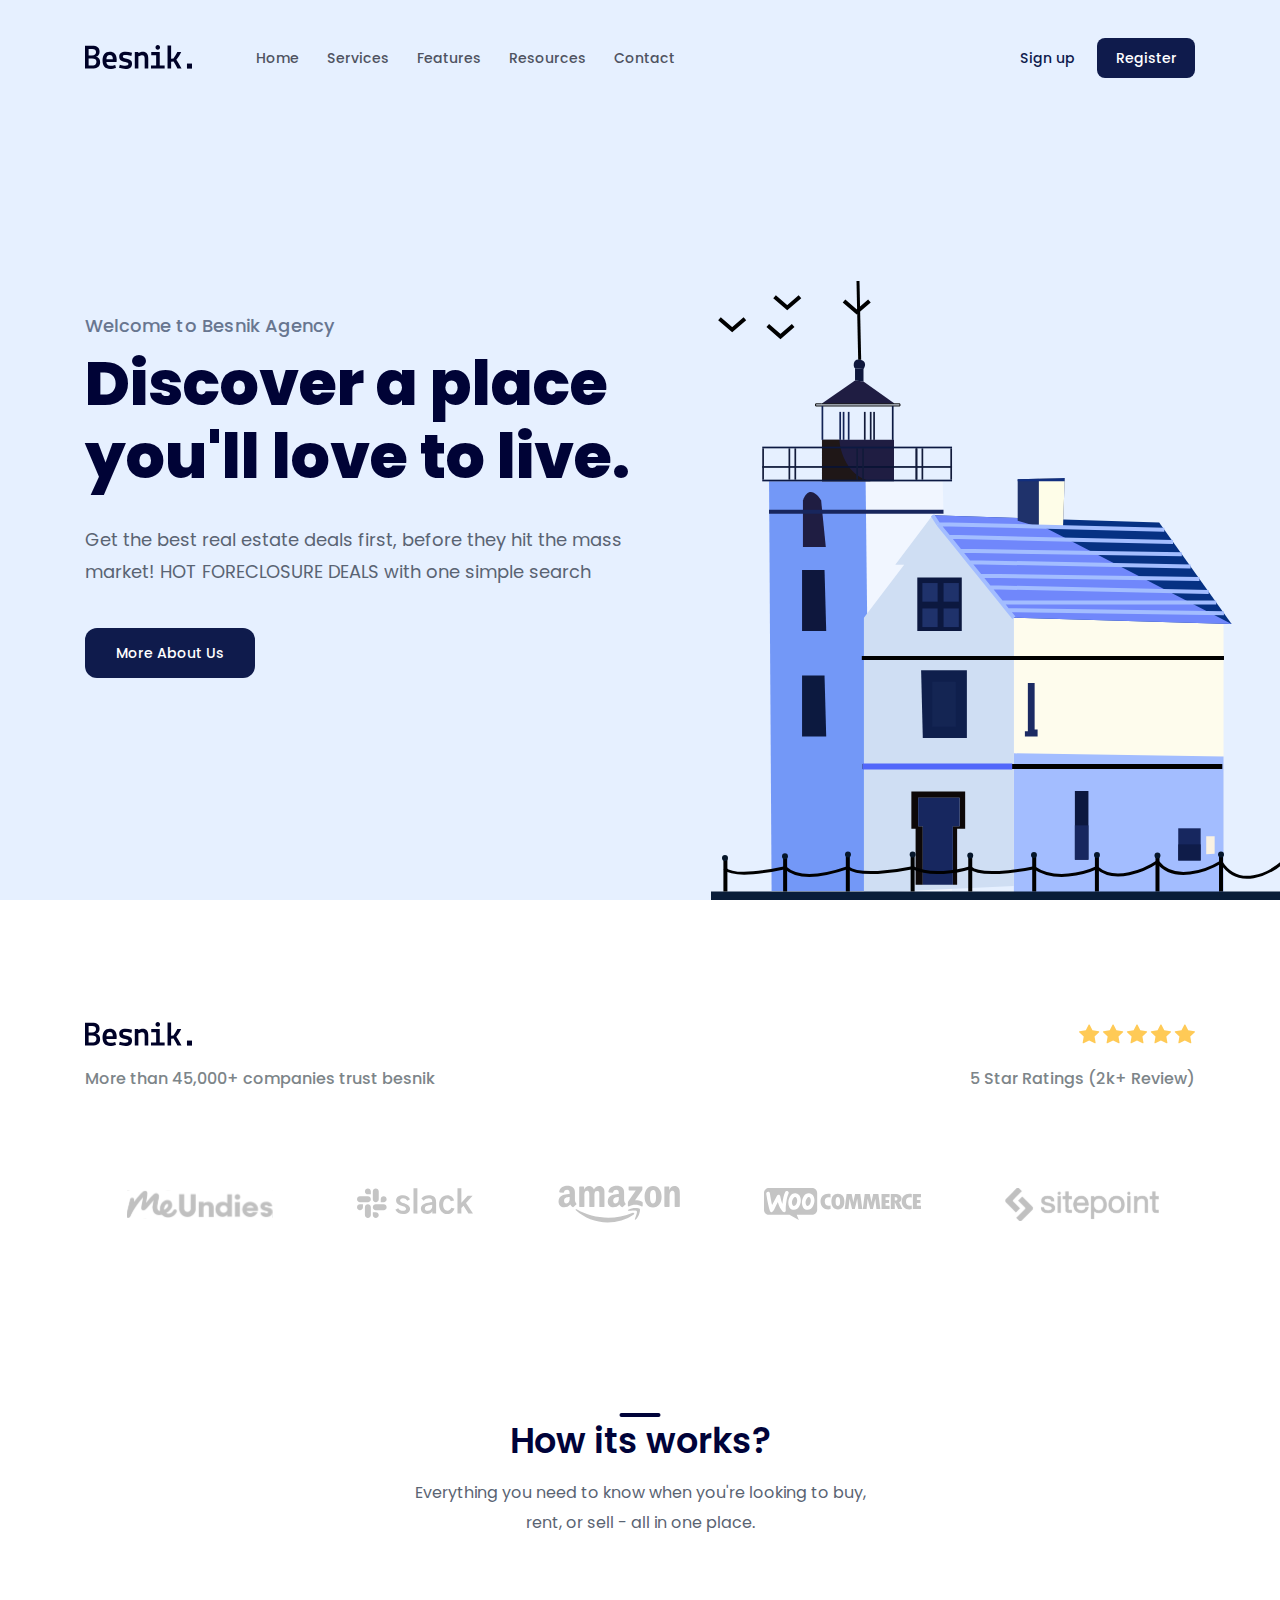
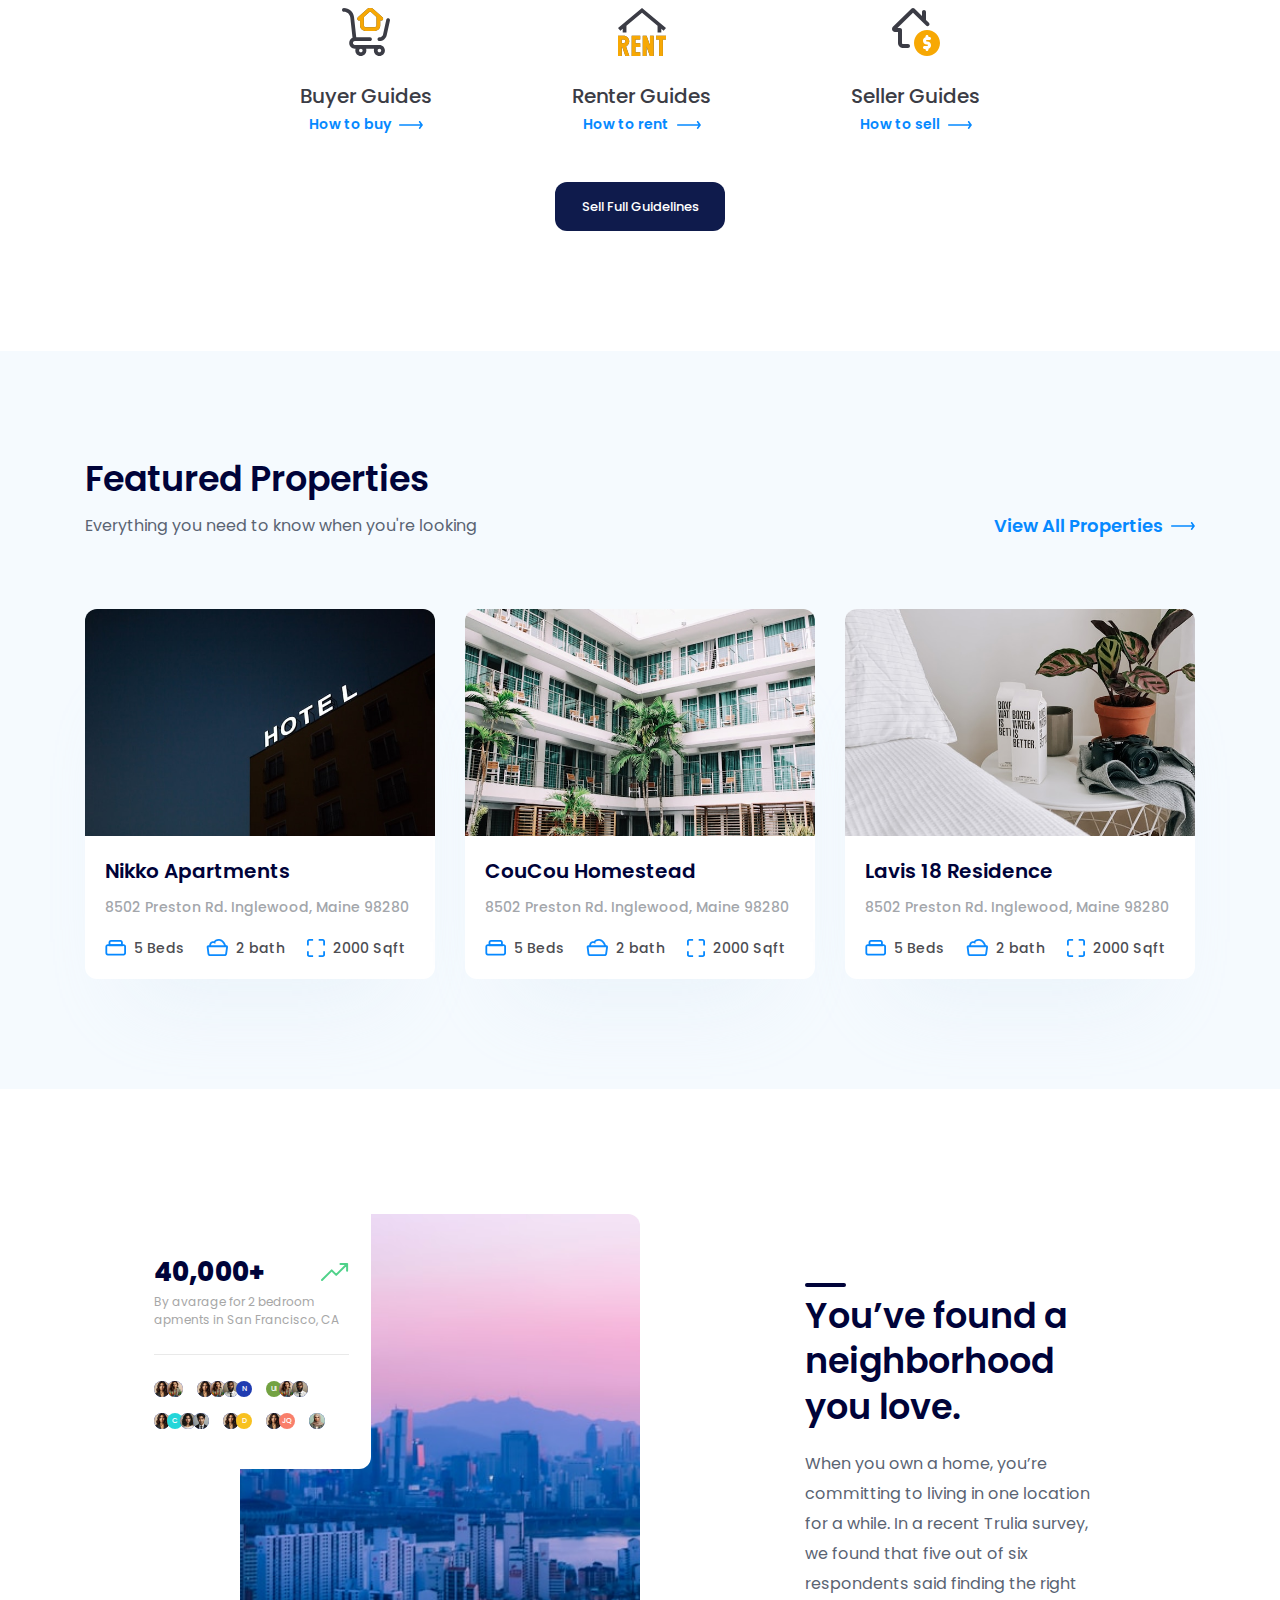
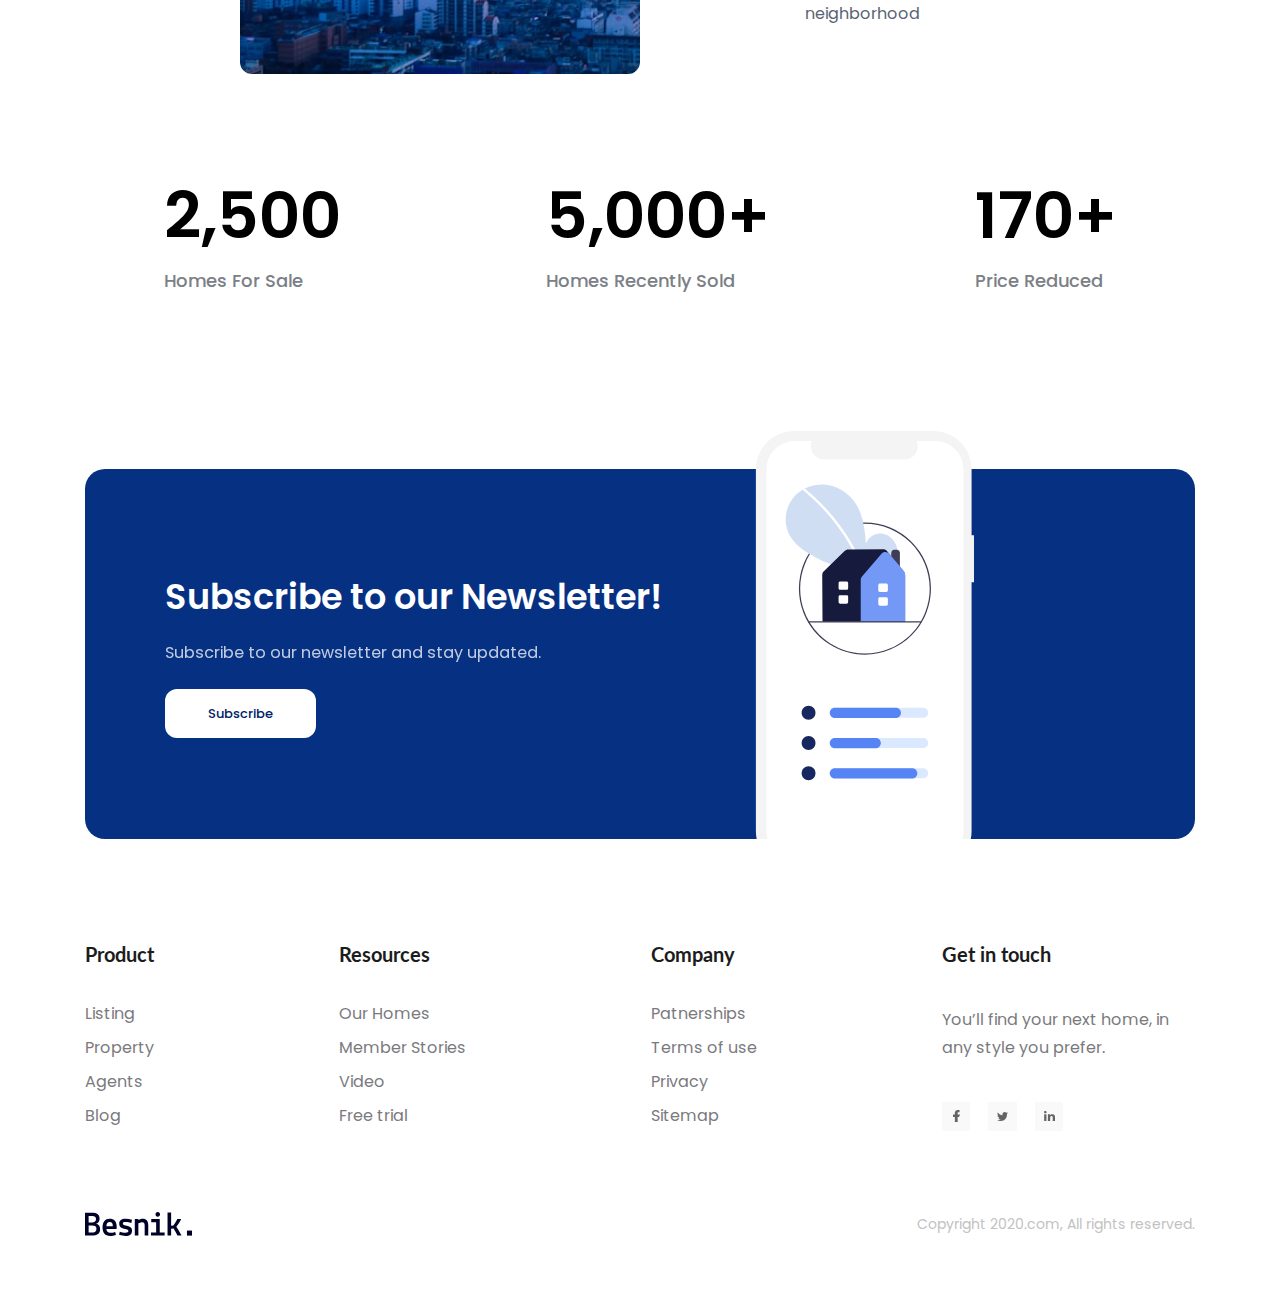
==== index.html @ 52673753 "Test conflict" ====
<!DOCTYPE html>
<html lang="en">
    <head>
        <meta charset="UTF-8" />
        <meta name="viewport" content="width=device-width, initial-scale=1.0" />
        <title>F8 Project 1234</title>

        <!-- Favicon -->
        <link
            rel="apple-touch-icon"
            sizes="57x57"
            href="./assets/favicon/apple-icon-57x57.png"
        />
        <link
            rel="apple-touch-icon"
            sizes="60x60"
            href="./assets/favicon/apple-icon-60x60.png"
        />
        <link
            rel="apple-touch-icon"
            sizes="72x72"
            href="./assets/favicon/apple-icon-72x72.png"
        />
        <link
            rel="apple-touch-icon"
            sizes="76x76"
            href="./assets/favicon/apple-icon-76x76.png"
        />
        <link
            rel="apple-touch-icon"
            sizes="114x114"
            href="./assets/favicon/apple-icon-114x114.png"
        />
        <link
            rel="apple-touch-icon"
            sizes="120x120"
            href="./assets/favicon/apple-icon-120x120.png"
        />
        <link
            rel="apple-touch-icon"
            sizes="144x144"
            href="./assets/favicon/apple-icon-144x144.png"
        />
        <link
            rel="apple-touch-icon"
            sizes="152x152"
            href="./assets/favicon/apple-icon-152x152.png"
        />
        <link
            rel="apple-touch-icon"
            sizes="180x180"
            href="./assets/favicon/apple-icon-180x180.png"
        />
        <link
            rel="icon"
            type="image/png"
            sizes="192x192"
            href="./assets/favicon/android-icon-192x192.png"
        />
        <link
            rel="icon"
            type="image/png"
            sizes="32x32"
            href="./assets/favicon/favicon-32x32.png"
        />
        <link
            rel="icon"
            type="image/png"
            sizes="96x96"
            href="./assets/favicon/favicon-96x96.png"
        />
        <link
            rel="icon"
            type="image/png"
            sizes="16x16"
            href="./assets/favicon/favicon-16x16.png"
        />
        <link rel="manifest" href="./assets/favicon/manifest.json" />
        <meta name="msapplication-TileColor" content="#ffffff" />
        <meta
            name="msapplication-TileImage"
            content="./assets/favicon/ms-icon-144x144.png"
        />
        <meta name="theme-color" content="#ffffff" />

        <!-- Reset CSS -->
        <link rel="stylesheet" href="./assets/css/reset.css" />

        <!-- Embed fonts -->
        <link rel="stylesheet" href="./assets/fonts/stylesheet.css" />
        <link rel="preconnect" href="https://fonts.googleapis.com" />
        <link rel="preconnect" href="https://fonts.gstatic.com" crossorigin />
        <link
            href="https://fonts.googleapis.com/css2?family=Lato:ital,wght@0,100;0,300;0,400;0,700;0,900;1,100;1,300;1,400;1,700;1,900&display=swap"
            rel="stylesheet"
        />

        <!-- Styles -->
        <link rel="stylesheet" href="./assets/css/styles.css" />
    </head>

    <body>
        <!-- Header -->
        <header class="fixed-header">
            <div class="content">
                <nav class="navbar">
                    <!-- Logo -->
                    <a href="#">
                        <img src="./assets/img/logo.svg" alt="Besnik." />
                    </a>

                    <!-- Navigation -->
                    <ul>
                        <li><a href="#">Home</a></li>
                        <li><a href="#services">Services</a></li>
                        <li><a href="#features">Features</a></li>
                        <li><a href="#resources">Resources</a></li>
                        <li><a href="#contact">Contact</a></li>
                    </ul>

                    <!-- Action -->
                    <div class="actions">
                        <a href="#!" class="action-link">Sign up</a>
                        <a href="#!" class="btn action-btn">Register</a>
                    </div>
                </nav>
            </div>
        </header>

        <main>
            <!-- Hero -->
            <div class="hero-wrap">
                <div class="content">
                    <div class="info">
                        <p class="sub-title">Welcome to Besnik Agency</p>
                        <h1 class="title">
                            Discover a place you'll love to live.
                        </h1>
                        <p class="desc">
                            Get the best real estate deals first, before they
                            hit the mass market! HOT FORECLOSURE DEALS with one
                            simple search
                        </p>
                        <a href="#!" class="btn hero-cta">More About Us</a>
                    </div>

                    <img
                        src="./assets/img/house illustration.svg"
                        alt="Discover a place you'll love to live."
                        class="hero-img"
                    />
                </div>
            </div>

            <!-- Clients -->
            <div class="clients">
                <div class="content">
                    <div class="row">
                        <!-- Logo -->
                        <img src="./assets/img/logo.svg" alt="Besnik." />

                        <!-- Stars -->
                        <img src="./assets/img/stars.svg" alt="stars" />
                    </div>

                    <div class="row row-desc">
                        <p>More than 45,000+ companies trust besnik</p>
                        <p>5 Star Ratings (2k+ Review)</p>
                    </div>

                    <div class="images">
                        <a href="#!">
                            <img
                                src="./assets/img/MeUndies.svg"
                                alt="MeUndies"
                            />
                        </a>
                        <a href="#!">
                            <img src="./assets/img/slack.svg" alt="Slack" />
                        </a>
                        <a href="#!">
                            <img src="./assets/img/amazon.svg" alt="Amazon" />
                        </a>
                        <a href="#!">
                            <img
                                src="./assets/img/WooCommerce.svg"
                                alt="WooCommerce"
                            />
                        </a>
                        <a href="#!">
                            <img
                                src="./assets/img/sitepoint.svg"
                                alt="sitepoint"
                            />
                        </a>
                    </div>
                </div>
            </div>

            <!-- Guides -->
            <div class="guides" id="services">
                <div class="content">
                    <h2 class="sub-title">How its works?</h2>
                    <p class="desc">
                        Everything you need to know when you're looking to buy,
                        rent, or sell - all in one place.
                    </p>

                    <!-- List guides -->
                    <ul class="list-guide">
                        <li class="guide-item">
                            <img
                                src="./assets/img/buyer-guide.svg"
                                alt="Buyer Guides"
                                class="icon"
                            />
                            <h3 class="title">Buyer Guides</h3>
                            <a href="#!" class="link">
                                <span>How to buy</span>
                                <img
                                    src="./assets/img/arrow.svg"
                                    alt="arrow"
                                    class="arrow"
                                />
                            </a>
                        </li>

                        <li class="guide-item">
                            <img
                                src="./assets/img/renter-guide.svg"
                                alt="Buyer Guides"
                                class="icon"
                            />
                            <h3 class="title">Renter Guides</h3>
                            <a href="#!" class="link">
                                <span>How to rent</span>
                                <img
                                    src="./assets/img/arrow.svg"
                                    alt="arrow"
                                    class="arrow"
                                />
                            </a>
                        </li>

                        <li class="guide-item">
                            <img
                                src="./assets/img/seller-guide.svg"
                                alt="Buyer Guides"
                                class="icon"
                            />
                            <h3 class="title">Seller Guides</h3>
                            <a href="#!" class="link">
                                <span>How to sell</span>
                                <img
                                    src="./assets/img/arrow.svg"
                                    alt="arrow"
                                    class="arrow"
                                />
                            </a>
                        </li>
                    </ul>

                    <div class="guide-cta">
                        <a href="#!" class="btn">Sell Full Guidelines</a>
                    </div>
                </div>
            </div>

            <!-- Featured -->
            <div class="featured" id="features">
                <div class="content">
                    <header>
                        <h2 class="sub-title">Featured Properties</h2>
                        <div class="row">
                            <p class="desc">
                                Everything you need to know when you're looking
                            </p>
                            <a href="#!" class="link">
                                <span>View All Properties</span>
                                <img
                                    src="./assets/img/arrow.svg"
                                    alt="arrow"
                                    class="arrow"
                                />
                            </a>
                        </div>
                    </header>

                    <div class="featured-list">
                        <!-- Item 1 -->
                        <div class="item">
                            <a href="#!">
                                <img
                                    src="./assets/img/nikko-apartment.jpg"
                                    alt="Nikko Apartments"
                                    class="thumbnail"
                                />
                            </a>
                            <div class="body">
                                <h3 class="title">
                                    <a href="#!">Nikko Apartments</a>
                                </h3>
                                <p class="desc">
                                    8502 Preston Rd. Inglewood, Maine 98280
                                </p>
                                <div class="info">
                                    <img
                                        src="./assets/img/bed-icon.svg"
                                        alt="bed icon"
                                        class="icon"
                                    />
                                    <span class="label">5 Beds</span>

                                    <img
                                        src="./assets/img/bath-icon.svg"
                                        alt="bath icon"
                                        class="icon"
                                    />
                                    <span class="label">2 bath</span>

                                    <img
                                        src="./assets/img/area-icon.svg"
                                        alt="area icon"
                                        class="icon"
                                    />
                                    <span class="label">2000 Sqft</span>
                                </div>
                            </div>
                        </div>

                        <!-- Item 2 -->
                        <div class="item">
                            <a href="#!">
                                <img
                                    src="./assets/img/cocou-homestead.jpg"
                                    alt="CouCou Homestead"
                                    class="thumbnail"
                                />
                            </a>
                            <div class="body">
                                <h3 class="title">
                                    <a href="#!" class="line-clamp"
                                        >CouCou Homestead</a
                                    >
                                </h3>
                                <p
                                    class="desc line-clamp"
                                    style="--line-clamp: 3"
                                >
                                    8502 Preston Rd. Inglewood, Maine 98280
                                </p>
                                <div class="info">
                                    <img
                                        src="./assets/img/bed-icon.svg"
                                        alt="bed icon"
                                        class="icon"
                                    />
                                    <span class="label">5 Beds</span>

                                    <img
                                        src="./assets/img/bath-icon.svg"
                                        alt="bath icon"
                                        class="icon"
                                    />
                                    <span class="label">2 bath</span>

                                    <img
                                        src="./assets/img/area-icon.svg"
                                        alt="area icon"
                                        class="icon"
                                    />
                                    <span class="label">2000 Sqft</span>
                                </div>
                            </div>
                        </div>

                        <!-- Item 3 -->
                        <div class="item">
                            <a href="#!">
                                <img
                                    src="./assets/img/lavis-18-residence.jpg"
                                    alt="Lavis 18 Residence"
                                    class="thumbnail"
                                />
                            </a>
                            <div class="body">
                                <h3 class="title">
                                    <a href="#!">Lavis 18 Residence</a>
                                </h3>
                                <p class="desc">
                                    8502 Preston Rd. Inglewood, Maine 98280
                                </p>
                                <div class="info">
                                    <img
                                        src="./assets/img/bed-icon.svg"
                                        alt="bed icon"
                                        class="icon"
                                    />
                                    <span class="label">5 Beds</span>

                                    <img
                                        src="./assets/img/bath-icon.svg"
                                        alt="bath icon"
                                        class="icon"
                                    />
                                    <span class="label">2 bath</span>

                                    <img
                                        src="./assets/img/area-icon.svg"
                                        alt="area icon"
                                        class="icon"
                                    />
                                    <span class="label">2000 Sqft</span>
                                </div>
                            </div>
                        </div>
                    </div>
                </div>
            </div>

            <!-- Stats -->
            <div class="stats" id="resources">
                <div class="content">
                    <div class="row">
                        <div class="img-block">
                            <img
                                src="./assets/img/stats-01.jpg"
                                alt="You’ve found a neighborhood you love."
                                class="image"
                            />

                            <!-- Trend -->
                            <div class="stats-trend">
                                <div class="row">
                                    <strong class="value">40,000+</strong>
                                    <img
                                        src="./assets/img/trend-up.svg"
                                        alt=""
                                        class="icon"
                                    />
                                </div>

                                <p class="desc">
                                    By avarage for 2 bedroom apments in San
                                    Francisco, CA
                                </p>
                                <div class="separate"></div>

                                <div class="avatar-block">
                                    <div class="avatar-group">
                                        <img
                                            src="./assets/img/avt-01.jpg"
                                            alt=""
                                            class="avatar"
                                        />
                                        <img
                                            src="./assets/img/avt-02.jpg"
                                            alt=""
                                            class="avatar"
                                        />
                                    </div>

                                    <div class="avatar-group">
                                        <img
                                            src="./assets/img/avt-01.jpg"
                                            alt=""
                                            class="avatar"
                                        />
                                        <img
                                            src="./assets/img/avt-02.jpg"
                                            alt=""
                                            class="avatar"
                                        />
                                        <img
                                            src="./assets/img/avt-03.jpg"
                                            alt=""
                                            class="avatar"
                                        />
                                        <div class="avatar avatar-1">
                                            <span>N</span>
                                        </div>
                                    </div>

                                    <div class="avatar-group">
                                        <div
                                            class="avatar"
                                            style="--bg-color: #73a242"
                                        >
                                            <span>UI</span>
                                        </div>
                                        <img
                                            src="./assets/img/avt-02.jpg"
                                            alt=""
                                            class="avatar"
                                        />
                                        <img
                                            src="./assets/img/avt-03.jpg"
                                            alt=""
                                            class="avatar"
                                        />
                                    </div>

                                    <div class="avatar-group">
                                        <img
                                            src="./assets/img/avt-01.jpg"
                                            alt=""
                                            class="avatar"
                                        />
                                        <div
                                            class="avatar"
                                            style="--bg-color: #24d6d9"
                                        >
                                            <span>C</span>
                                        </div>
                                        <img
                                            src="./assets/img/avt-05.jpg"
                                            alt=""
                                            class="avatar"
                                        />
                                        <img
                                            src="./assets/img/avt-06.jpg"
                                            alt=""
                                            class="avatar"
                                        />
                                    </div>

                                    <div class="avatar-group">
                                        <img
                                            src="./assets/img/avt-01.jpg"
                                            alt=""
                                            class="avatar"
                                        />
                                        <div
                                            class="avatar"
                                            style="--bg-color: #f8c120"
                                        >
                                            <span>D</span>
                                        </div>
                                    </div>

                                    <div class="avatar-group">
                                        <img
                                            src="./assets/img/avt-01.jpg"
                                            alt=""
                                            class="avatar"
                                        />
                                        <div
                                            class="avatar"
                                            style="--bg-color: #f97f6b"
                                        >
                                            <span>JQ</span>
                                        </div>
                                    </div>

                                    <div class="avatar-group">
                                        <img
                                            src="./assets/img/avt-04.jpg"
                                            alt=""
                                            class="avatar"
                                        />
                                    </div>
                                </div>
                            </div>
                        </div>

                        <div class="info">
                            <h2 class="sub-title">
                                You’ve found a neighborhood you love.
                            </h2>
                            <p class="desc">
                                When you own a home, you’re committing to living
                                in one location for a while. In a recent Trulia
                                survey, we found that five out of six
                                respondents said finding the right neighborhood
                            </p>
                        </div>
                    </div>

                    <div class="row row-qty">
                        <div class="quantity-item">
                            <strong class="value">2,500</strong>
                            <p class="desc">Homes For Sale</p>
                        </div>

                        <div class="quantity-item">
                            <strong class="value">5,000+</strong>
                            <p class="desc">Homes Recently Sold</p>
                        </div>

                        <div class="quantity-item">
                            <strong class="value">170+</strong>
                            <p class="desc">Price Reduced</p>
                        </div>
                    </div>
                </div>
            </div>

            <!-- Subscription -->
            <div class="subscription" id="contact">
                <div class="content">
                    <div class="body">
                        <div class="info">
                            <h2 class="title line-clamp">
                                Subscribe to our Newsletter!
                            </h2>
                            <p class="desc line-clamp" style="--line-clamp: 3">
                                Subscribe to our newsletter and stay updated.
                            </p>
                            <a href="#!" class="btn">Subscribe</a>
                        </div>

                        <img
                            src="./assets/img/newsletter.svg"
                            alt="phone"
                            class="image"
                        />
                    </div>
                </div>
            </div>
        </main>

        <!-- Footer -->
        <footer class="footer">
            <div class="content">
                <div class="row row-top">
                    <!-- Product -->
                    <div class="column">
                        <h3 class="heading">Product</h3>
                        <ul class="list">
                            <li class="item">
                                <a href="#!">Listing</a>
                            </li>
                            <li class="item">
                                <a href="#!">Property</a>
                            </li>
                            <li class="item">
                                <a href="#!">Agents</a>
                            </li>
                            <li class="item">
                                <a href="#!">Blog</a>
                            </li>
                        </ul>
                    </div>

                    <!-- Resources -->
                    <div class="column">
                        <h3 class="heading">Resources</h3>
                        <ul class="list">
                            <li class="item">
                                <a href="#!">Our Homes</a>
                            </li>
                            <li class="item">
                                <a href="#!">Member Stories</a>
                            </li>
                            <li class="item">
                                <a href="#!">Video</a>
                            </li>
                            <li class="item">
                                <a href="#!">Free trial</a>
                            </li>
                        </ul>
                    </div>

                    <!-- Company -->
                    <div class="column">
                        <h3 class="heading">Company</h3>
                        <ul class="list">
                            <li class="item">
                                <a href="#!">Patnerships</a>
                            </li>
                            <li class="item">
                                <a href="#!">Terms of use</a>
                            </li>
                            <li class="item">
                                <a href="#!">Privacy</a>
                            </li>
                            <li class="item">
                                <a href="#!">Sitemap</a>
                            </li>
                        </ul>
                    </div>

                    <!-- Get in touch -->
                    <div class="column">
                        <h3 class="heading">Get in touch</h3>
                        <p class="desc">
                            You’ll find your next home, in any style you prefer.
                        </p>
                        <div href="#!" class="social">
                            <a href="#!" class="social-link">
                                <img
                                    src="./assets/img/Facebook icon.svg"
                                    alt=""
                                />
                            </a>
                            <a href="#!" class="social-link">
                                <img
                                    src="./assets/img/twitter icon.svg"
                                    alt=""
                                />
                            </a>
                            <a href="#!" class="social-link">
                                <img
                                    src="./assets/img/lindedin icon.svg"
                                    alt=""
                                />
                            </a>
                        </div>
                    </div>
                </div>

                <div class="row row-bottom">
                    <img
                        src="./assets/img/logo.svg"
                        alt="Besnik."
                        class="logo"
                    />
                    <p class="copyright">
                        Copyright 2020.com, All rights reserved.
                    </p>
                </div>
            </div>
        </footer>
    </body>
</html>
---- assets/fonts/stylesheet.css ----
/* =============== Poppins ============== */
@font-face {
    font-family: "Poppins";
    src: url("Poppins/Poppins-Black.woff2") format("woff2"),
        url("Poppins/Poppins-Black.woff") format("woff");
    font-weight: 900;
    font-style: normal;
    font-display: swap;
}

@font-face {
    font-family: "Poppins";
    src: url("Poppins/Poppins-BlackItalic.woff2") format("woff2"),
        url("Poppins/Poppins-BlackItalic.woff") format("woff");
    font-weight: 900;
    font-style: italic;
    font-display: swap;
}

@font-face {
    font-family: "Poppins";
    src: url("Poppins/Poppins-Bold.woff2") format("woff2"),
        url("Poppins/Poppins-Bold.woff") format("woff");
    font-weight: bold;
    font-style: normal;
    font-display: swap;
}

@font-face {
    font-family: "Poppins";
    src: url("Poppins/Poppins-BoldItalic.woff2") format("woff2"),
        url("Poppins/Poppins-BoldItalic.woff") format("woff");
    font-weight: bold;
    font-style: italic;
    font-display: swap;
}

@font-face {
    font-family: "Poppins";
    src: url("Poppins/Poppins-ExtraBold.woff2") format("woff2"),
        url("Poppins/Poppins-ExtraBold.woff") format("woff");
    font-weight: bold;
    font-style: normal;
    font-display: swap;
}

@font-face {
    font-family: "Poppins";
    src: url("Poppins/Poppins-ExtraBoldItalic.woff2") format("woff2"),
        url("Poppins/Poppins-ExtraBoldItalic.woff") format("woff");
    font-weight: bold;
    font-style: italic;
    font-display: swap;
}

@font-face {
    font-family: "Poppins";
    src: url("Poppins/Poppins-ExtraLightItalic.woff2") format("woff2"),
        url("Poppins/Poppins-ExtraLightItalic.woff") format("woff");
    font-weight: 200;
    font-style: italic;
    font-display: swap;
}

@font-face {
    font-family: "Poppins";
    src: url("Poppins/Poppins-ExtraLight.woff2") format("woff2"),
        url("Poppins/Poppins-ExtraLight.woff") format("woff");
    font-weight: 200;
    font-style: normal;
    font-display: swap;
}

@font-face {
    font-family: "Poppins";
    src: url("Poppins/Poppins-Italic.woff2") format("woff2"),
        url("Poppins/Poppins-Italic.woff") format("woff");
    font-weight: normal;
    font-style: italic;
    font-display: swap;
}

@font-face {
    font-family: "Poppins";
    src: url("Poppins/Poppins-MediumItalic.woff2") format("woff2"),
        url("Poppins/Poppins-MediumItalic.woff") format("woff");
    font-weight: 500;
    font-style: italic;
    font-display: swap;
}

@font-face {
    font-family: "Poppins";
    src: url("Poppins/Poppins-Medium.woff2") format("woff2"),
        url("Poppins/Poppins-Medium.woff") format("woff");
    font-weight: 500;
    font-style: normal;
    font-display: swap;
}

@font-face {
    font-family: "Poppins";
    src: url("Poppins/Poppins-Light.woff2") format("woff2"),
        url("Poppins/Poppins-Light.woff") format("woff");
    font-weight: 300;
    font-style: normal;
    font-display: swap;
}

@font-face {
    font-family: "Poppins";
    src: url("Poppins/Poppins-LightItalic.woff2") format("woff2"),
        url("Poppins/Poppins-LightItalic.woff") format("woff");
    font-weight: 300;
    font-style: italic;
    font-display: swap;
}

@font-face {
    font-family: "Poppins";
    src: url("Poppins/Poppins-SemiBoldItalic.woff2") format("woff2"),
        url("Poppins/Poppins-SemiBoldItalic.woff") format("woff");
    font-weight: 600;
    font-style: italic;
    font-display: swap;
}

@font-face {
    font-family: "Poppins";
    src: url("Poppins/Poppins-SemiBold.woff2") format("woff2"),
        url("Poppins/Poppins-SemiBold.woff") format("woff");
    font-weight: 600;
    font-style: normal;
    font-display: swap;
}

@font-face {
    font-family: "Poppins";
    src: url("Poppins/Poppins-Thin.woff2") format("woff2"),
        url("Poppins/Poppins-Thin.woff") format("woff");
    font-weight: 100;
    font-style: normal;
    font-display: swap;
}

@font-face {
    font-family: "Poppins";
    src: url("Poppins/Poppins-ThinItalic.woff2") format("woff2"),
        url("Poppins/Poppins-ThinItalic.woff") format("woff");
    font-weight: 100;
    font-style: italic;
    font-display: swap;
}

@font-face {
    font-family: "Poppins";
    src: url("Poppins/Poppins-Regular.woff2") format("woff2"),
        url("Poppins/Poppins-Regular.woff") format("woff");
    font-weight: normal;
    font-style: normal;
    font-display: swap;
}
---- assets/css/styles.css ----
* {
    box-sizing: border-box;
}

:root {
    --primary-color: #0f1b4c;
}

html,
body {
    scroll-behavior: smooth;
}

html {
    font-size: 62.5%;
}

body {
    font-size: 1.6rem;
    font-family: "Poppins", sans-serif;
}

/* ========= Common ============= */
a {
    text-decoration: none;
}

.content {
    width: 1110px;
    max-width: calc(100% - 48px);
    margin-left: auto;
    margin-right: auto;
}

.btn {
    display: inline-block;
    min-width: 98px;
    padding: 18px 16px;
    border-radius: 12px;
    background: var(--primary-color);
    color: #fff;
    text-align: center;
    font-size: 1.4rem;
    font-weight: 500;
}

.btn:hover {
    opacity: 0.9;
}

.line-clamp {
    display: -webkit-box;
    -webkit-line-clamp: var(--line-clamp, 2);
    -webkit-box-orient: vertical;
    overflow: hidden;
}

.center {
    display: flex;
    align-items: center;
    justify-content: center;
}

/* ========= Header ============= */
.fixed-header {
    background: #e6f0ff;
    padding-top: 26px;
    position: sticky;
    top: -26px;
    z-index: 1;
}

.hero-wrap {
    display: flex;
    flex-direction: column;
    justify-content: center;
    background: #e6f0ff;
    height: calc(100vh - 90px);
    position: relative;
    margin-bottom: 79px;
}

.navbar {
    display: flex;
    align-items: center;
    padding: 12px 0;
}

.navbar ul {
    display: flex;
    margin-left: 50.47px;
}

.navbar ul a {
    color: #4f5361;
    font-size: 1.4rem;
    font-weight: 500;
    padding: 8px 14px;
}

.navbar ul a:hover {
    text-decoration: underline;
}

.navbar .actions {
    margin-left: auto;
}

.navbar .action-link {
    color: var(--primary-color);
    font-size: 1.4rem;
    font-weight: 500;
}

.navbar .action-btn {
    padding: 13px 16px;
    margin-left: 18px;
    border-radius: 8px;
}

.hero-wrap .info {
    width: 51%;
}

.hero-wrap .sub-title {
    color: #687690;
    font-size: 1.8rem;
    font-weight: 500;
    line-height: normal;
    letter-spacing: 0.018rem;
}

.hero-wrap .title {
    color: #000336;
    font-size: 6.2rem;
    font-weight: 700;
    line-height: 1.19; /* 118.75% */
    margin-top: 8px;
}

.hero-wrap .desc {
    margin-top: 30px;
    color: #5a6473;
    font-size: 1.8rem;
    font-weight: 400;
    line-height: 1.78; /* 177.778% */
}

.hero-cta {
    min-width: 170px;
    margin-top: 40px;
}

.hero-img {
    position: absolute;
    right: calc((100% - 1110px) / 2 - 100px);
    bottom: 0;
}

/* ========= Clients ============= */
.clients {
    padding-top: 43px;
    padding-bottom: 41px;
    margin-bottom: 40px;
}

.clients .row {
    display: flex;
    justify-content: space-between;
}

.clients .row-desc {
    margin-top: 23px;
}

.clients .row-desc p {
    color: #7d8589;
    font-size: 1.6rem;
    font-weight: 500;
    line-height: 1.25; /* 125% */
}

.clients .images {
    margin-top: 70px;
    display: flex;
    justify-content: space-between;
    align-items: center;
}

.clients .images a {
    display: flex;
    align-items: center;
    height: 90px;
    padding: 0 42px;
    border-radius: 12px;
}

.clients .images a:hover {
    box-shadow: 0px 10px 20px rgba(0, 0, 0, 0.1);
}

/* ========= Guides ============= */
.guides {
    padding-top: 93px;
    padding-bottom: 79px;
    margin-bottom: 41px;
}

.guides .sub-title {
    position: relative;
    color: #000339;
    text-align: center;
    font-size: 3.5rem;
    font-weight: 600;
    line-height: 1; /* 100% */
}

.guides .sub-title::before {
    position: absolute;
    top: -10px;
    left: 50%;
    transform: translateX(-50%);
    content: "";
    display: inline-block;
    width: 41px;
    height: 4px;
    border-radius: 12px;
    background: #000339;
}

.guides .desc {
    width: 459px;
    max-width: 100%;
    margin: 20px auto 0;
    color: #5a6473;
    text-align: center;
    font-size: 1.6rem;
    font-weight: 400;
    line-height: 1.88; /* 187.5% */
}

.list-guide {
    margin-top: 70px;
    display: flex;
    justify-content: center;
    gap: 140px;
}

.guide-item {
    text-align: center;
}

.guide-item .title {
    margin-top: 26px;
    color: #3b3c45;
    font-size: 2rem;
    font-weight: 500;
    line-height: 1.1; /* 110% */
}

.guide-item .link {
    display: inline-block;
    margin-top: 10px;
    color: #0689ff;
    text-align: center;
    font-size: 1.4rem;
    font-weight: 600;
}

.guide-item .arrow {
    margin-left: 5px;
}

.guide-cta {
    margin-top: 50px;
    display: flex;
    justify-content: center;
}

.guide-cta .btn {
    min-width: 170px;
    font-size: 1.3rem;
}

/* ========= Featured ============= */
.featured {
    padding-top: 110px;
    padding-bottom: 110px;
    background: #f5fafe;
}

.featured .sub-title {
    color: #000339;
    font-size: 3.5rem;
    font-weight: 600;
}

.featured .row {
    display: flex;
    justify-content: space-between;
    margin-top: 15px;
}

.featured .row .desc {
    color: #5a6473;
    font-size: 1.6rem;
    font-weight: 400;
    line-height: 1.88; /* 187.5% */
}

.featured .row .link {
    display: flex;
    align-items: center;
    color: #0689ff;
    font-size: 1.8rem;
    font-weight: 600;
}

.featured .row .arrow {
    margin-left: 8px;
}

.featured-list {
    display: flex;
    justify-content: space-between;
    gap: 30px;
    margin-top: 68px;
}

.featured-list .item {
    flex: 1;
    border-radius: 12px;
    background: #fff;
    box-shadow: 0px 65px 80px -46px rgba(226, 238, 249, 0.6);
}

.featured-list .thumbnail {
    width: 100%;
    height: 227px;
    object-fit: cover;
    border-top-left-radius: 12px;
    border-top-right-radius: 12px;
}

.featured-list .body {
    padding: 17px 20px 22px;
}

.featured-list .title a {
    color: #000339;
    font-size: 2rem;
    font-weight: 600;
    line-height: 1.5;
}

.featured-list .item .desc {
    margin-top: 11px;
    color: #a3a6ab;
    font-size: 1.4rem;
    font-weight: 500;
    line-height: 1.5;
    word-break: break-all;
}

.featured-list .info {
    display: flex;
    align-items: center;
    margin-top: 21px;
}

.featured-list .info .label {
    margin-left: 8px;
    color: #4d4d52;
    font-size: 1.4rem;
    font-weight: 500;
    letter-spacing: 0.01em;
}

.featured-list .info .icon:not(:first-child) {
    margin-left: 22px;
}

/* ========= Stats ============= */
.stats {
    margin-top: 75px;
    padding: 50px 0;
}

.stats .content {
    width: 1017px;
}

.stats .row {
    display: flex;
}

.stats .row .img-block,
.stats .row .info {
    width: 50%;
}

.stats .img-block {
    position: relative;
}

.stats .row .img-block .image {
    display: block;
    margin-left: auto;
    width: 400px;
    height: 460px;
    border-radius: 12px;
    object-fit: cover;
}

.stats .stats-trend {
    position: absolute;
    top: 0;
    left: 0;
    background: #fff;
    padding: 45px 22px 40px;
    width: 239px;
    border-radius: 0 0 12px 12px;
}

.stats .stats-trend .row {
    justify-content: space-between;
    align-items: center;
}

.stats .stats-trend .value {
    color: #000339;
    font-size: 2.6rem;
    font-weight: 700;
    letter-spacing: 0.01em;
}

.stats .stats-trend .desc {
    margin-top: 8px;
    color: #a7a7a7;
    font-size: 1.2rem;
    font-weight: 400;
    line-height: 1.5; /* 150% */
}

.stats .stats-trend .separate {
    height: 1.2px;
    background: #e9e9e9;
    margin-top: 25px;
}

.stats .stats-trend .avatar-block {
    display: flex;
    flex-wrap: wrap;
    gap: 16px 14px;
    margin-top: 26px;
}

.stats .stats-trend .avatar-group {
    display: flex;
}

.stats .stats-trend .avatar {
    width: 16px;
    height: 16px;
    margin-left: -3px;
    border-radius: 50%;
    object-fit: cover;
    line-height: 16px;
    text-align: center;
    background: var(--bg-color, #1f3bb1);
    color: #fff;
    font-size: 0.7261rem;
    font-weight: 450;
    letter-spacing: -0.0145rem;
}

.stats .stats-trend .avatar:first-child {
    margin-left: 0;
}

.stats .row .info {
    padding: 79px 0 0 165px;
}

.stats .row .info .sub-title {
    position: relative;
    width: 269px;
    color: #000339;
    font-size: 3.5rem;
    font-weight: 600;
    line-height: 1.29;
}

.stats .row .info .sub-title::before {
    position: absolute;
    left: 0;
    top: -10px;
    content: "";
    display: inline-block;
    width: 41px;
    height: 4px;
    border-radius: 12px;
    background: #000339;
}

.stats .row .info .desc {
    width: 309px;
    color: #5a6473;
    font-size: 1.6rem;
    font-weight: 400;
    line-height: 1.88;
    margin-top: 20px;
}

.stats .row-qty {
    margin-top: 110px;
    padding: 0 32px;
    justify-content: space-between;
}

.stats .quantity-item .value {
    color: #000;
    font-size: 6.4rem;
    font-weight: 600;
}

.stats .quantity-item .desc {
    margin-top: 24px;
    color: #7b8087;
    font-size: 1.8rem;
    font-weight: 500;
}

/* ========= Subscription ============= */
.subscription {
    margin-top: 90px;
    padding-top: 39px;
}

.subscription .body {
    position: relative;
    display: flex;
    align-items: center;
    height: 370px;
    border-radius: 20px;
    background: #063183;
}

.subscription .info {
    width: 671px;
    padding: 0 80px;
}

.subscription .title {
    color: #fff;
    font-size: 3.5rem;
    font-weight: 600;
    line-height: 1.5;
}

.subscription .desc {
    color: #fff;
    font-size: 1.6rem;
    font-weight: 400;
    line-height: 1.88; /* 187.5% */
    margin-top: 15px;
    opacity: 0.75;
}

.subscription .btn {
    min-width: 151px;
    color: #002366;
    font-size: 1.3rem;
    background: #fff;
    margin-top: 20px;
}

.subscription .image {
    position: absolute;
    bottom: 0;
    right: 221px;
}

/* ========= Footer ============= */
.footer {
    margin-top: 55px;
    padding: 50px 0 58px;
}

.footer .row {
    display: flex;
}

.footer .row-top {
    gap: 185px;
}

.footer .heading {
    color: #1c1c1d;
    font-family: Lato;
    font-size: 2rem;
    font-weight: 700;
}

.footer .list,
.footer .desc {
    margin-top: 42px;
}

.footer .item {
    margin-top: 18px;
}

.footer .item a,
.footer .desc {
    color: #7a7a7e;
    font-size: 1.6rem;
    font-weight: 400;
    white-space: nowrap;
}

.footer .desc {
    white-space: normal;
    line-height: 1.75; /* 175% */
}

.footer .social {
    display: flex;
    gap: 18px;
    margin-top: 40px;
}

.footer .social-link {
    display: flex;
    align-items: center;
    justify-content: center;
    width: 28.471px;
    height: 28.471px;
    background: #f9f9f9;
}

.footer .social-link:hover {
    background: #ebebeb;
}

.footer .row-bottom {
    margin-top: 81px;
    align-items: center;
    justify-content: space-between;
}

.footer .copyright {
    color: #c2c2c2;
    font-size: 1.4rem;
    font-weight: 400;
}
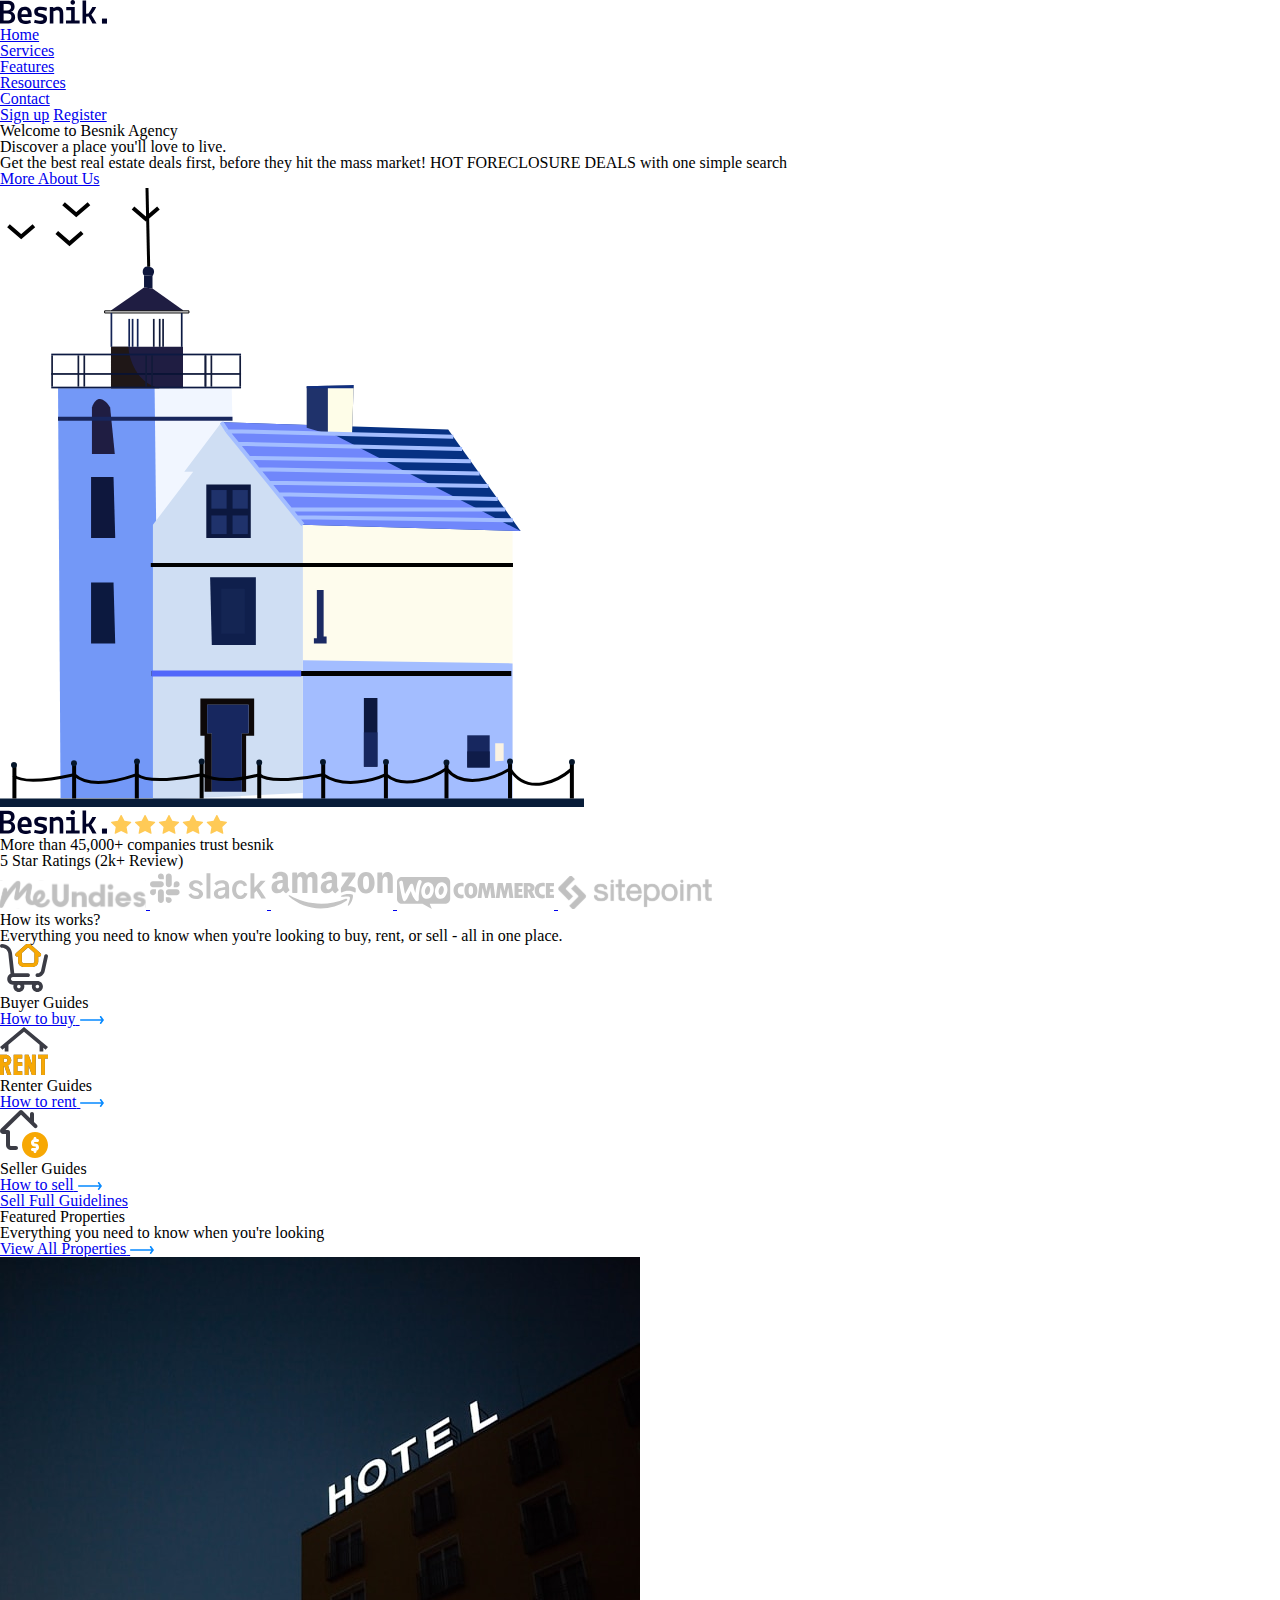
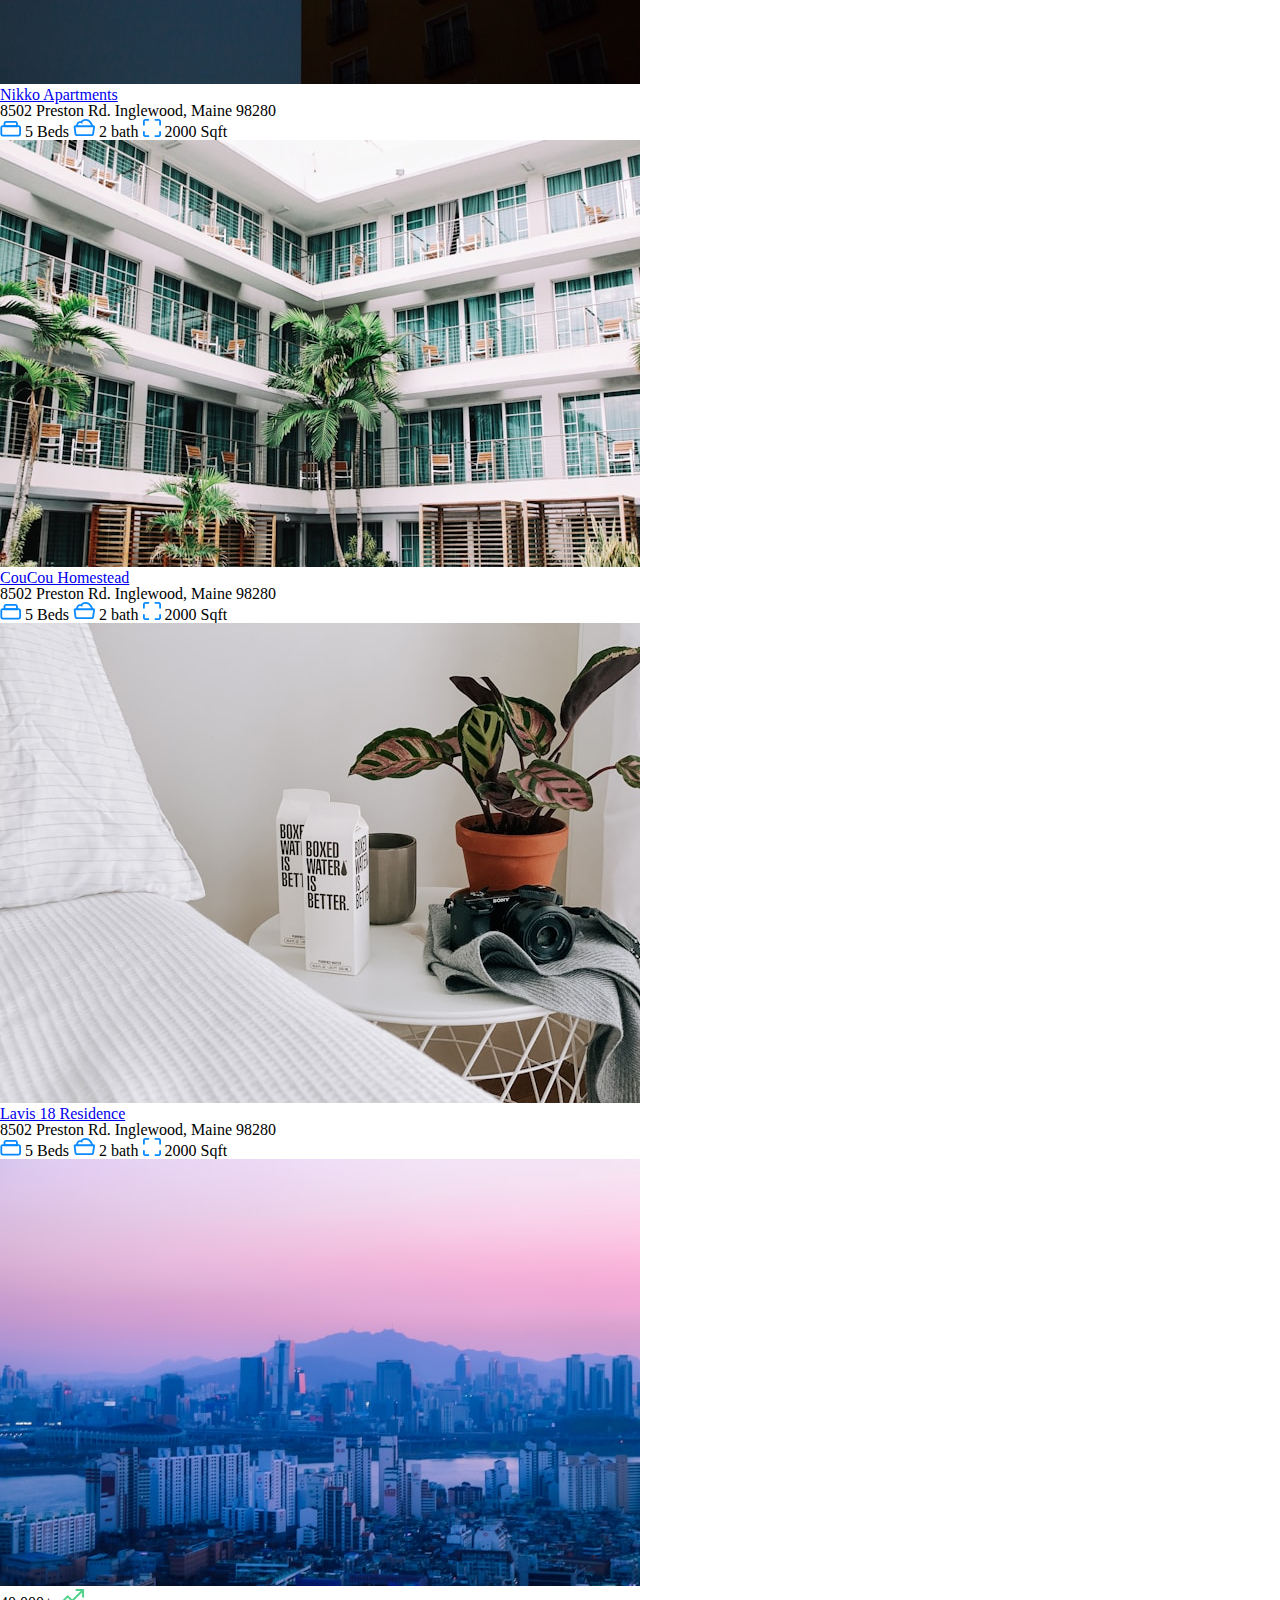
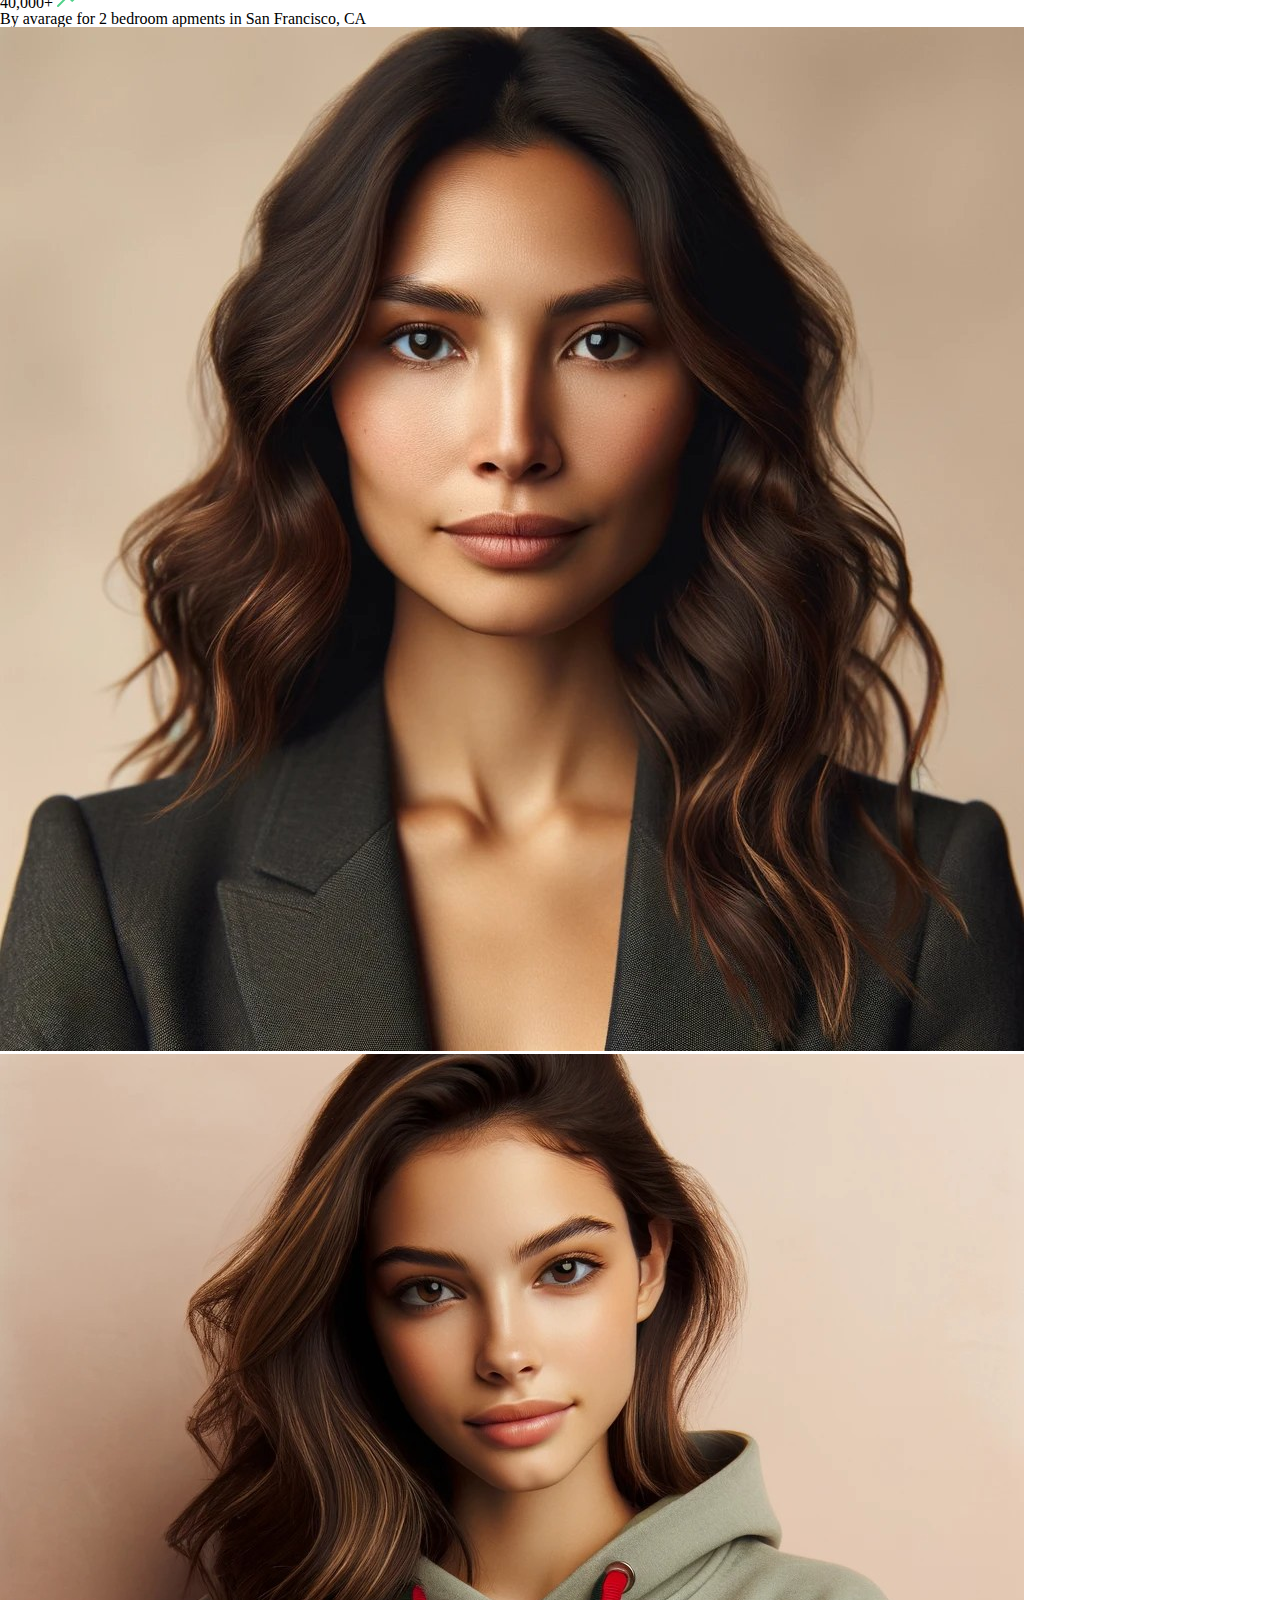
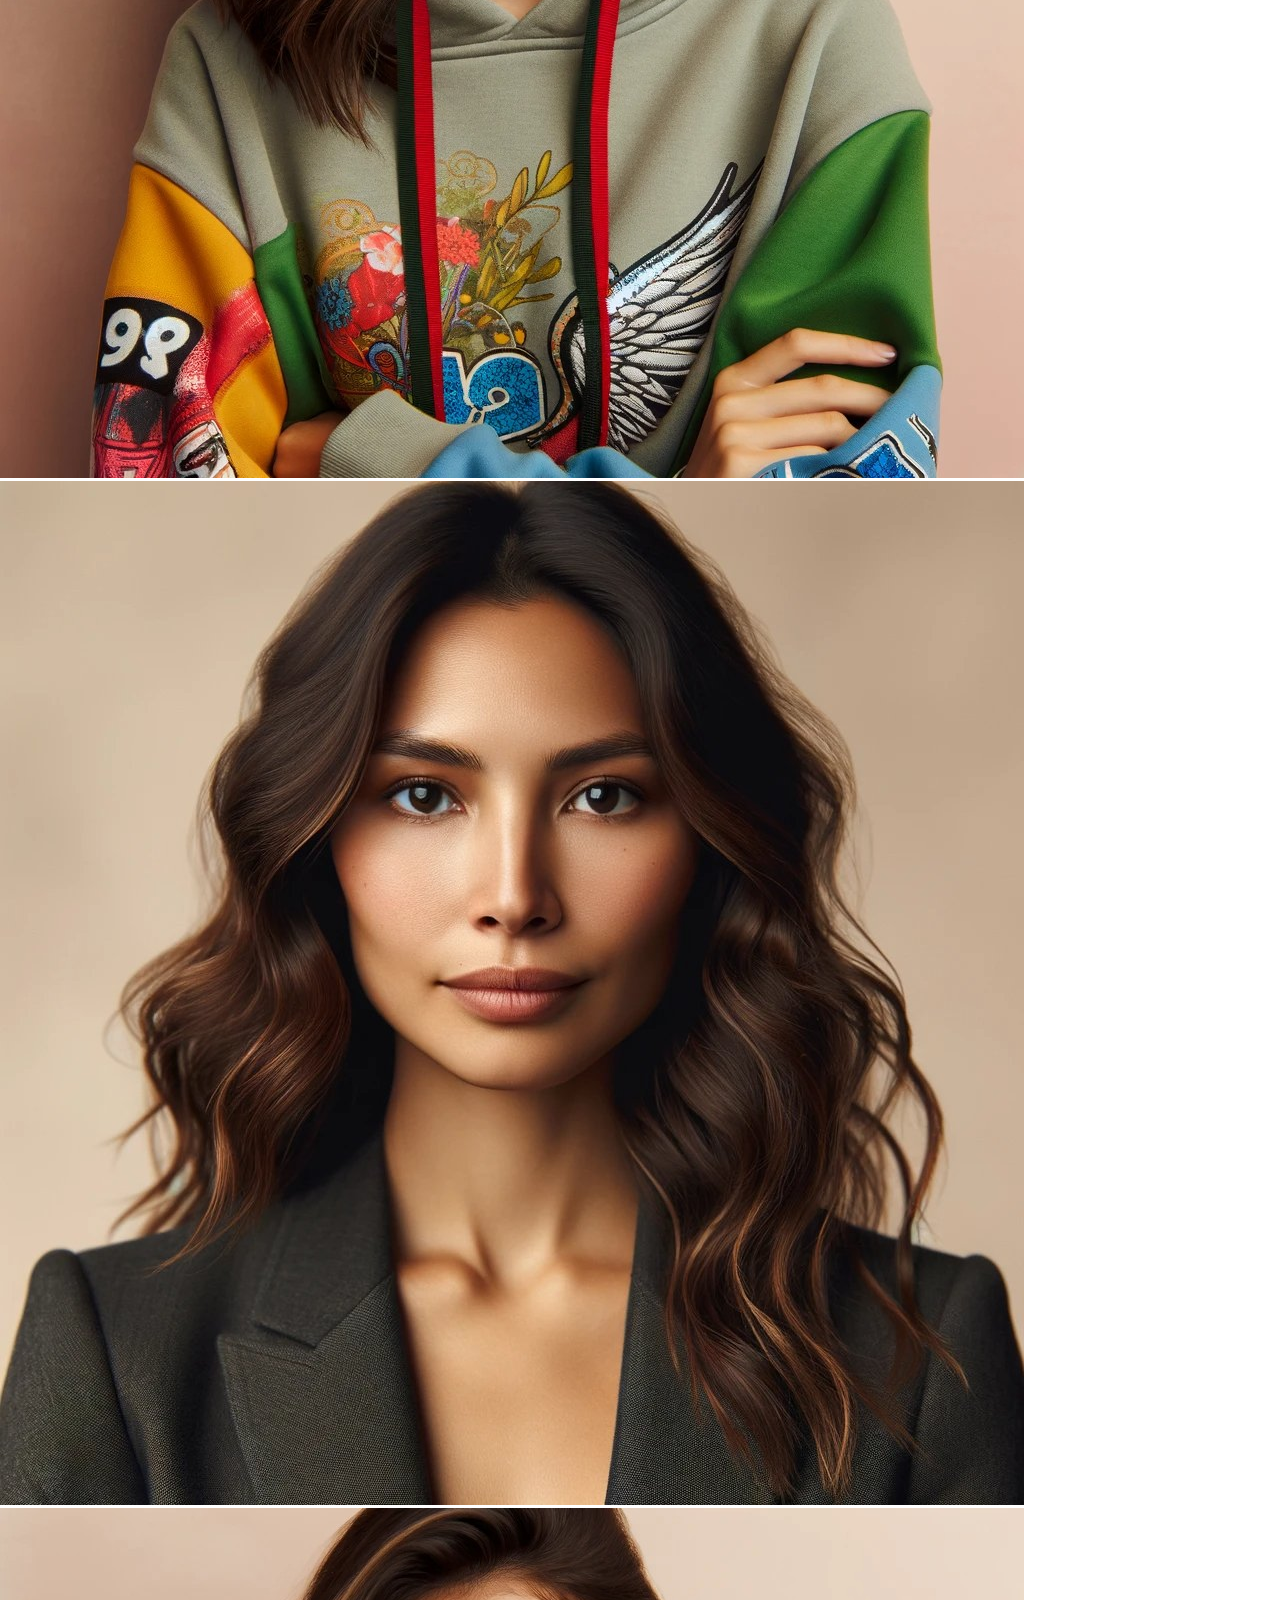
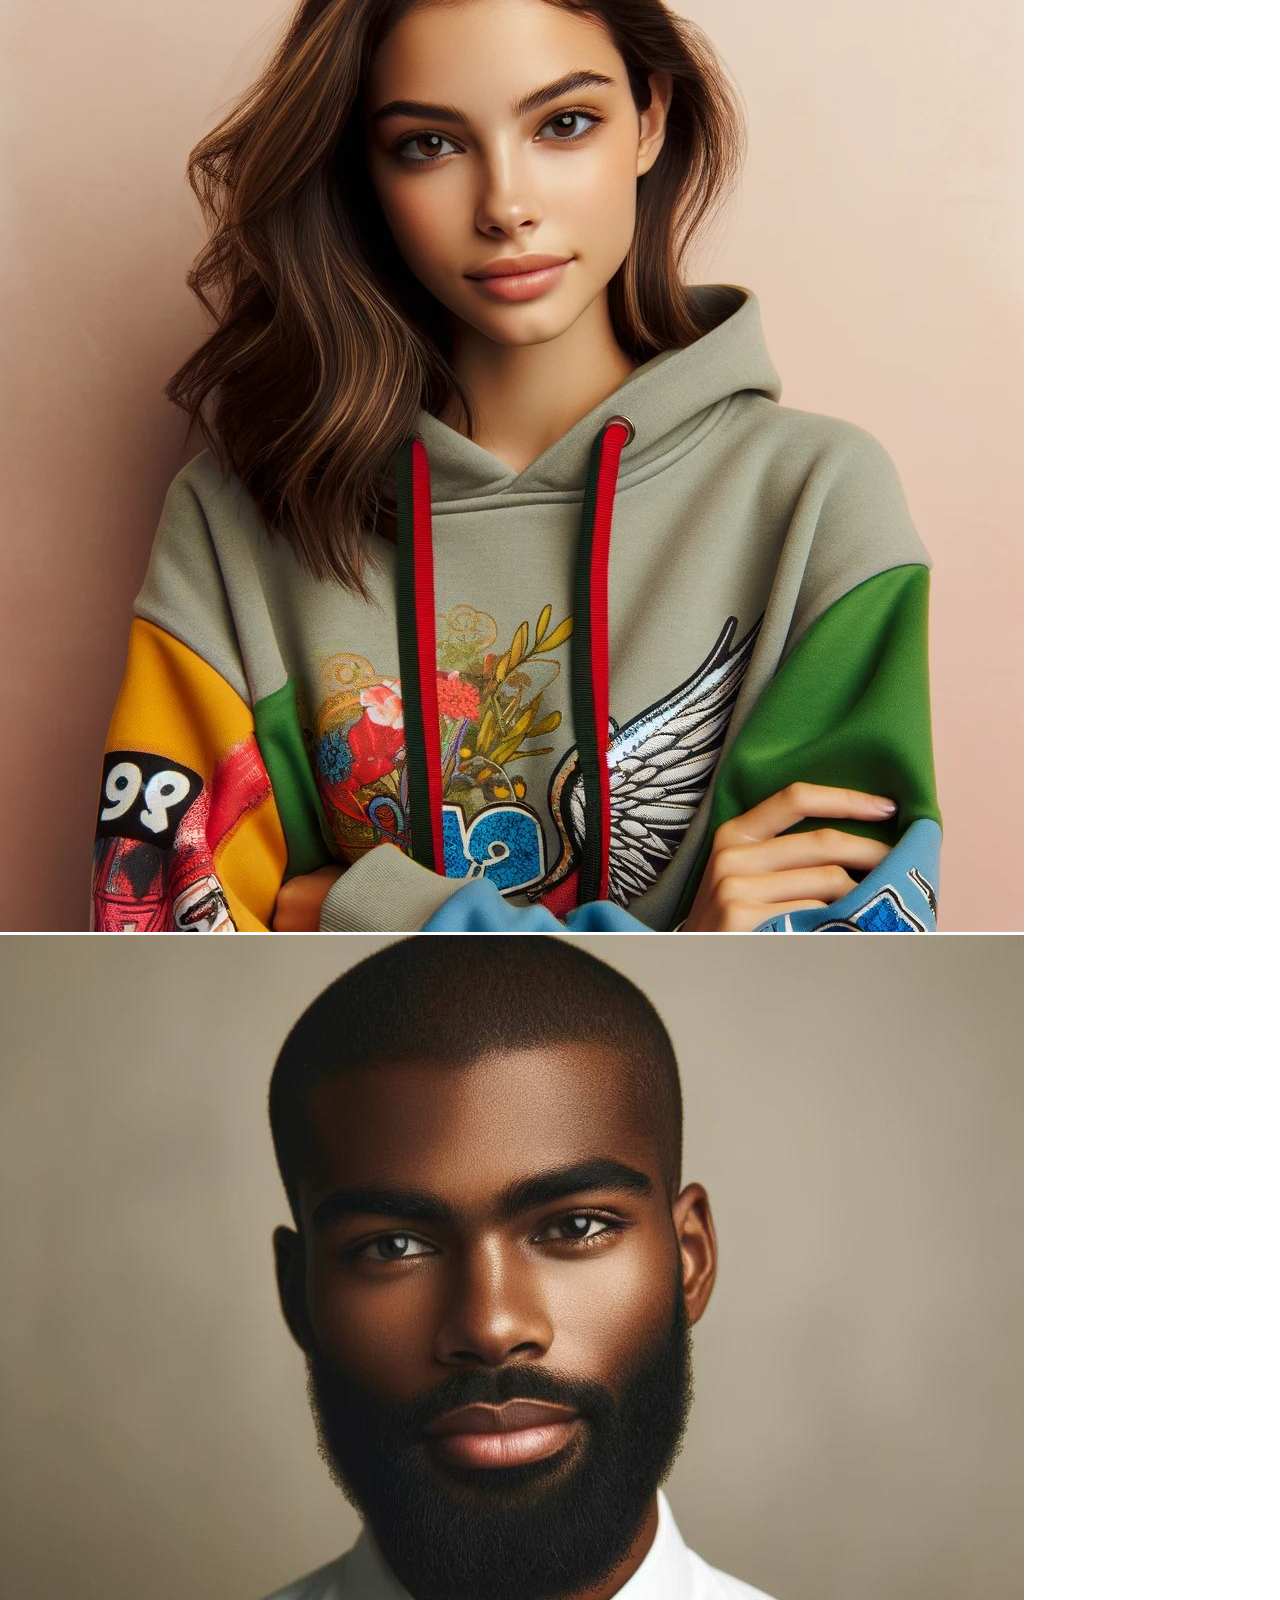
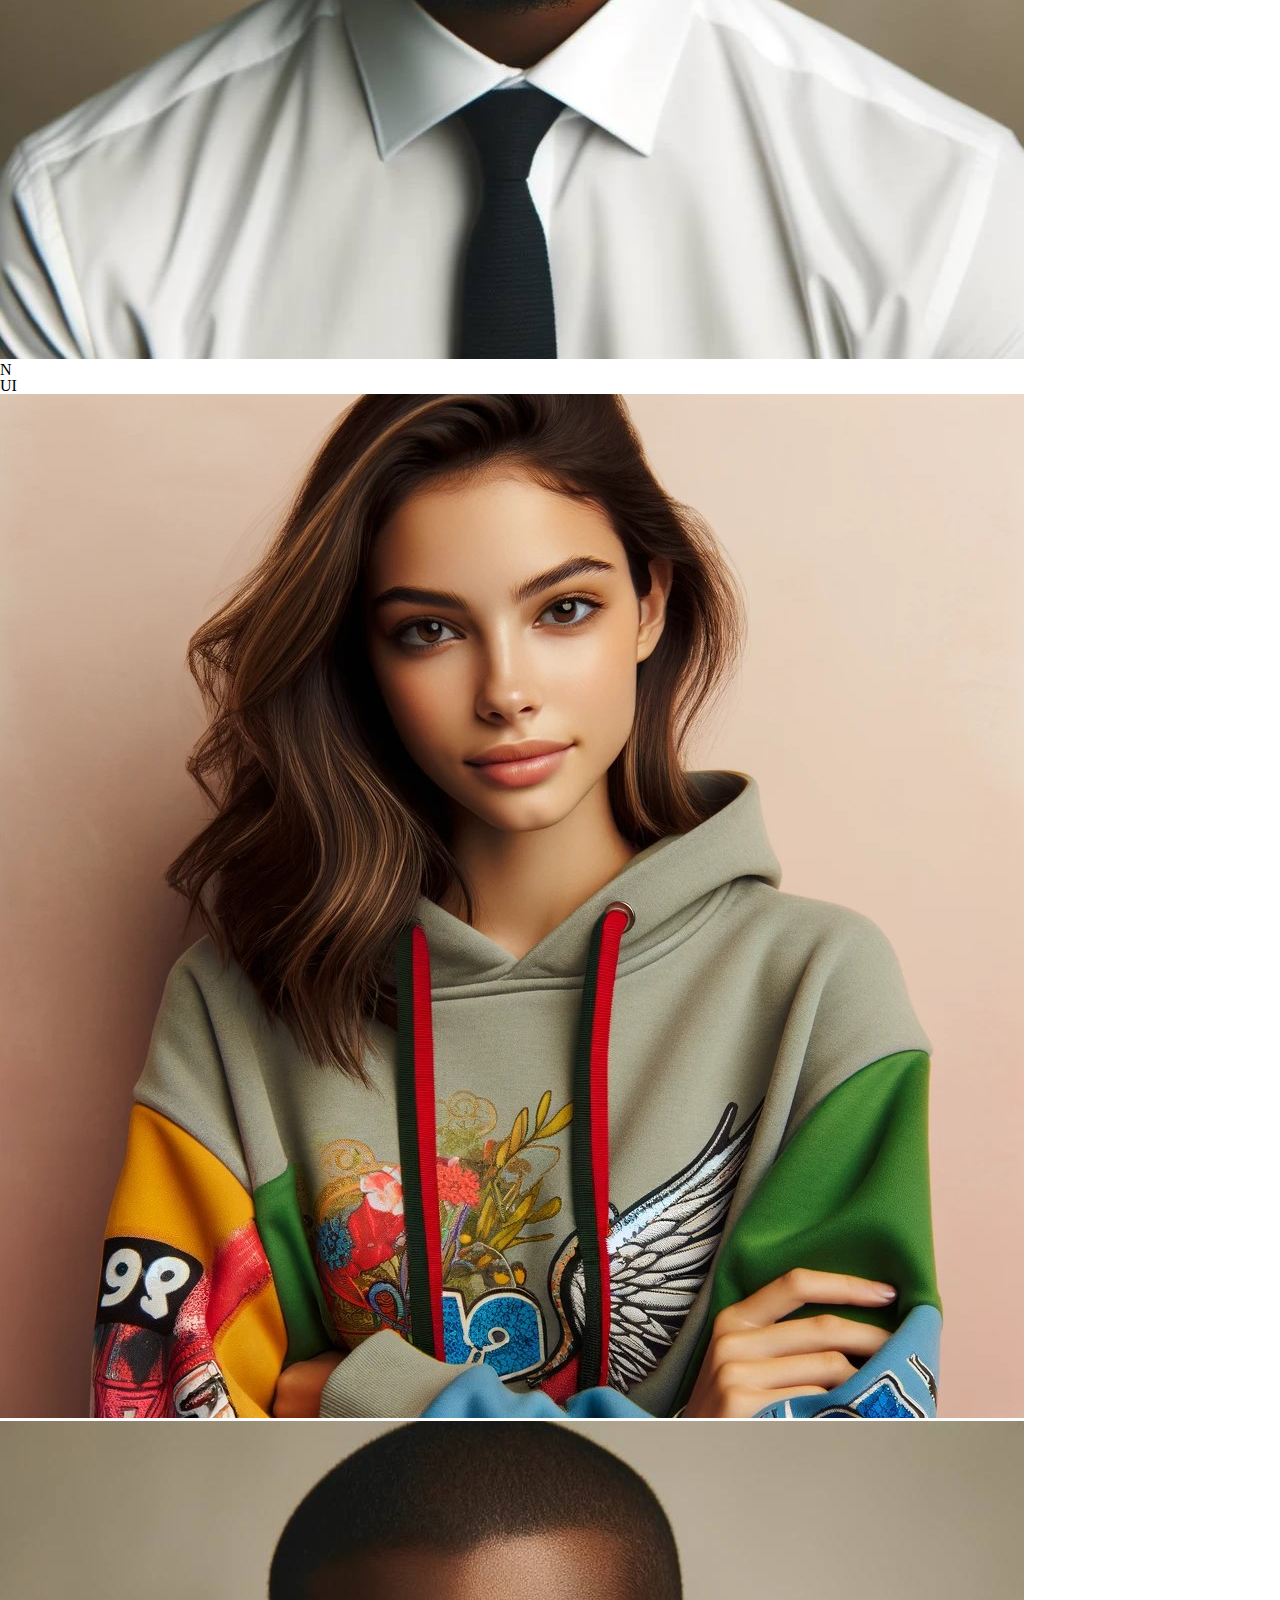
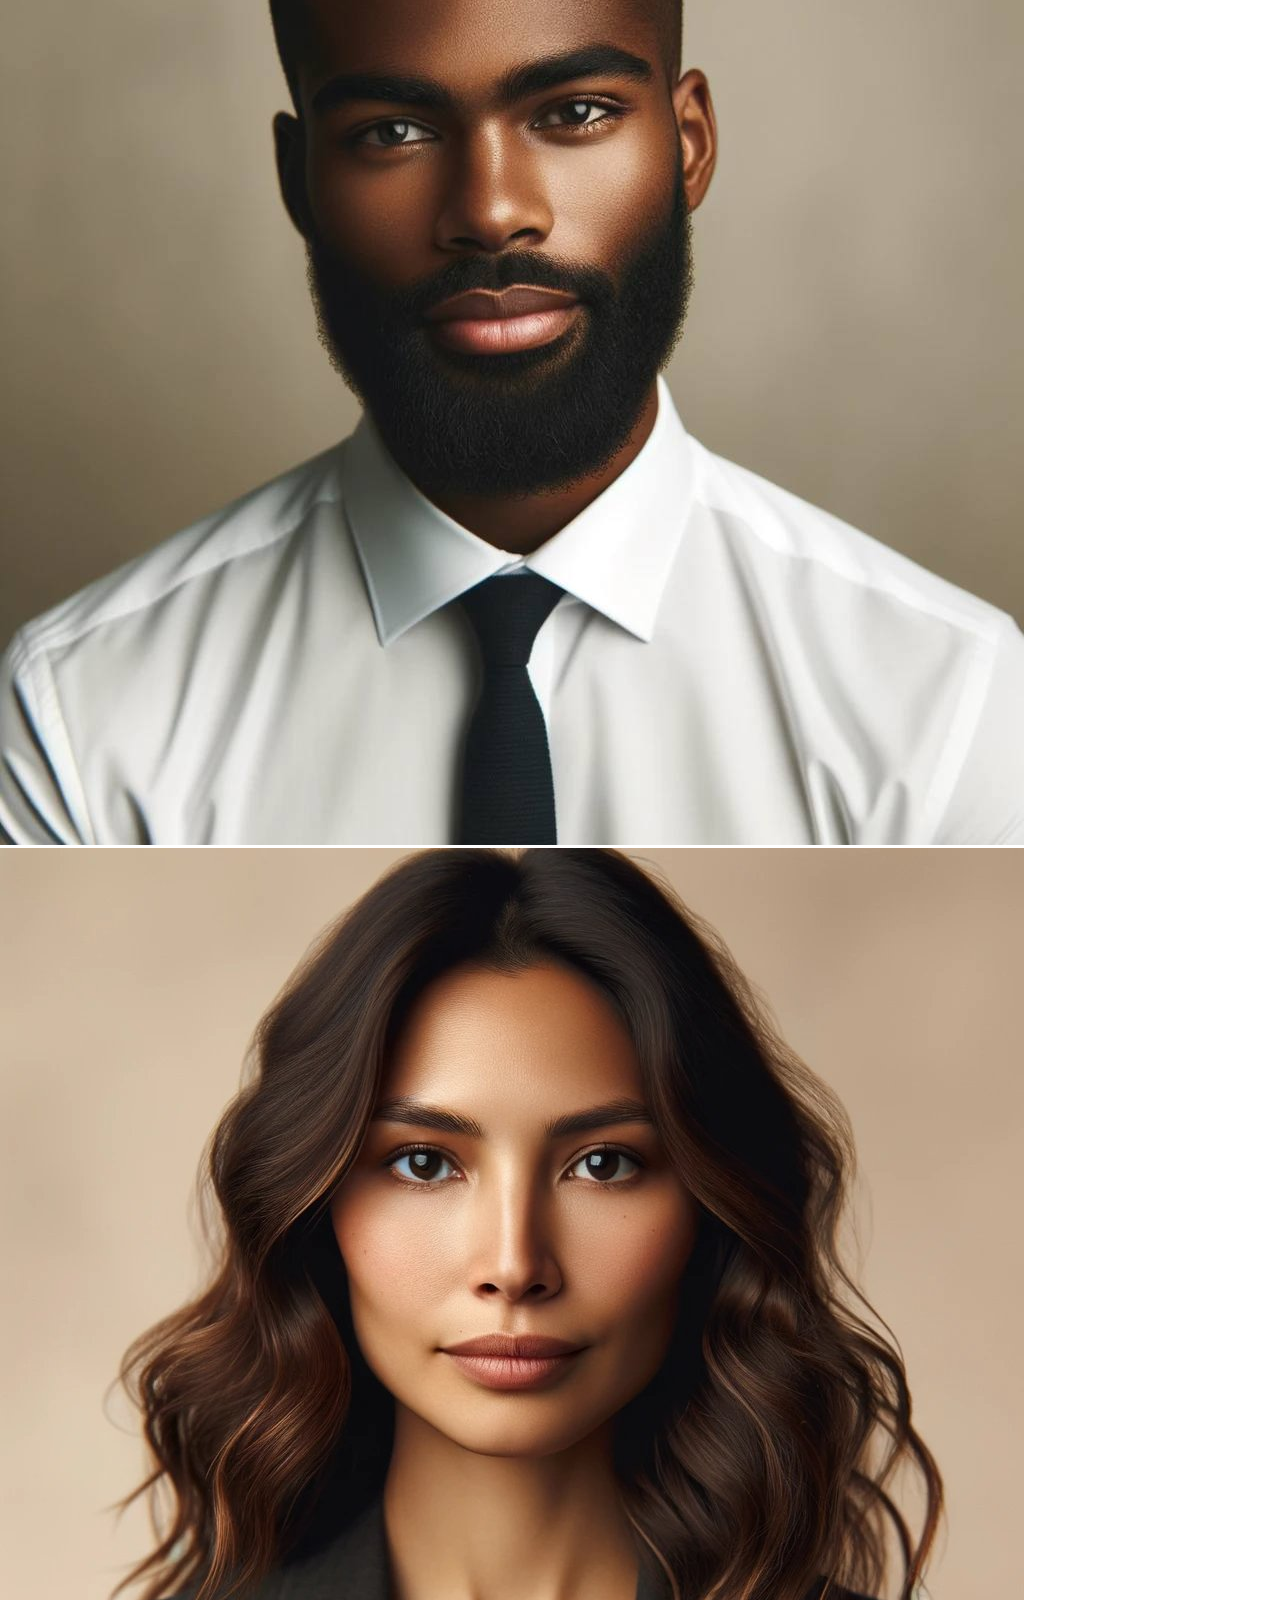
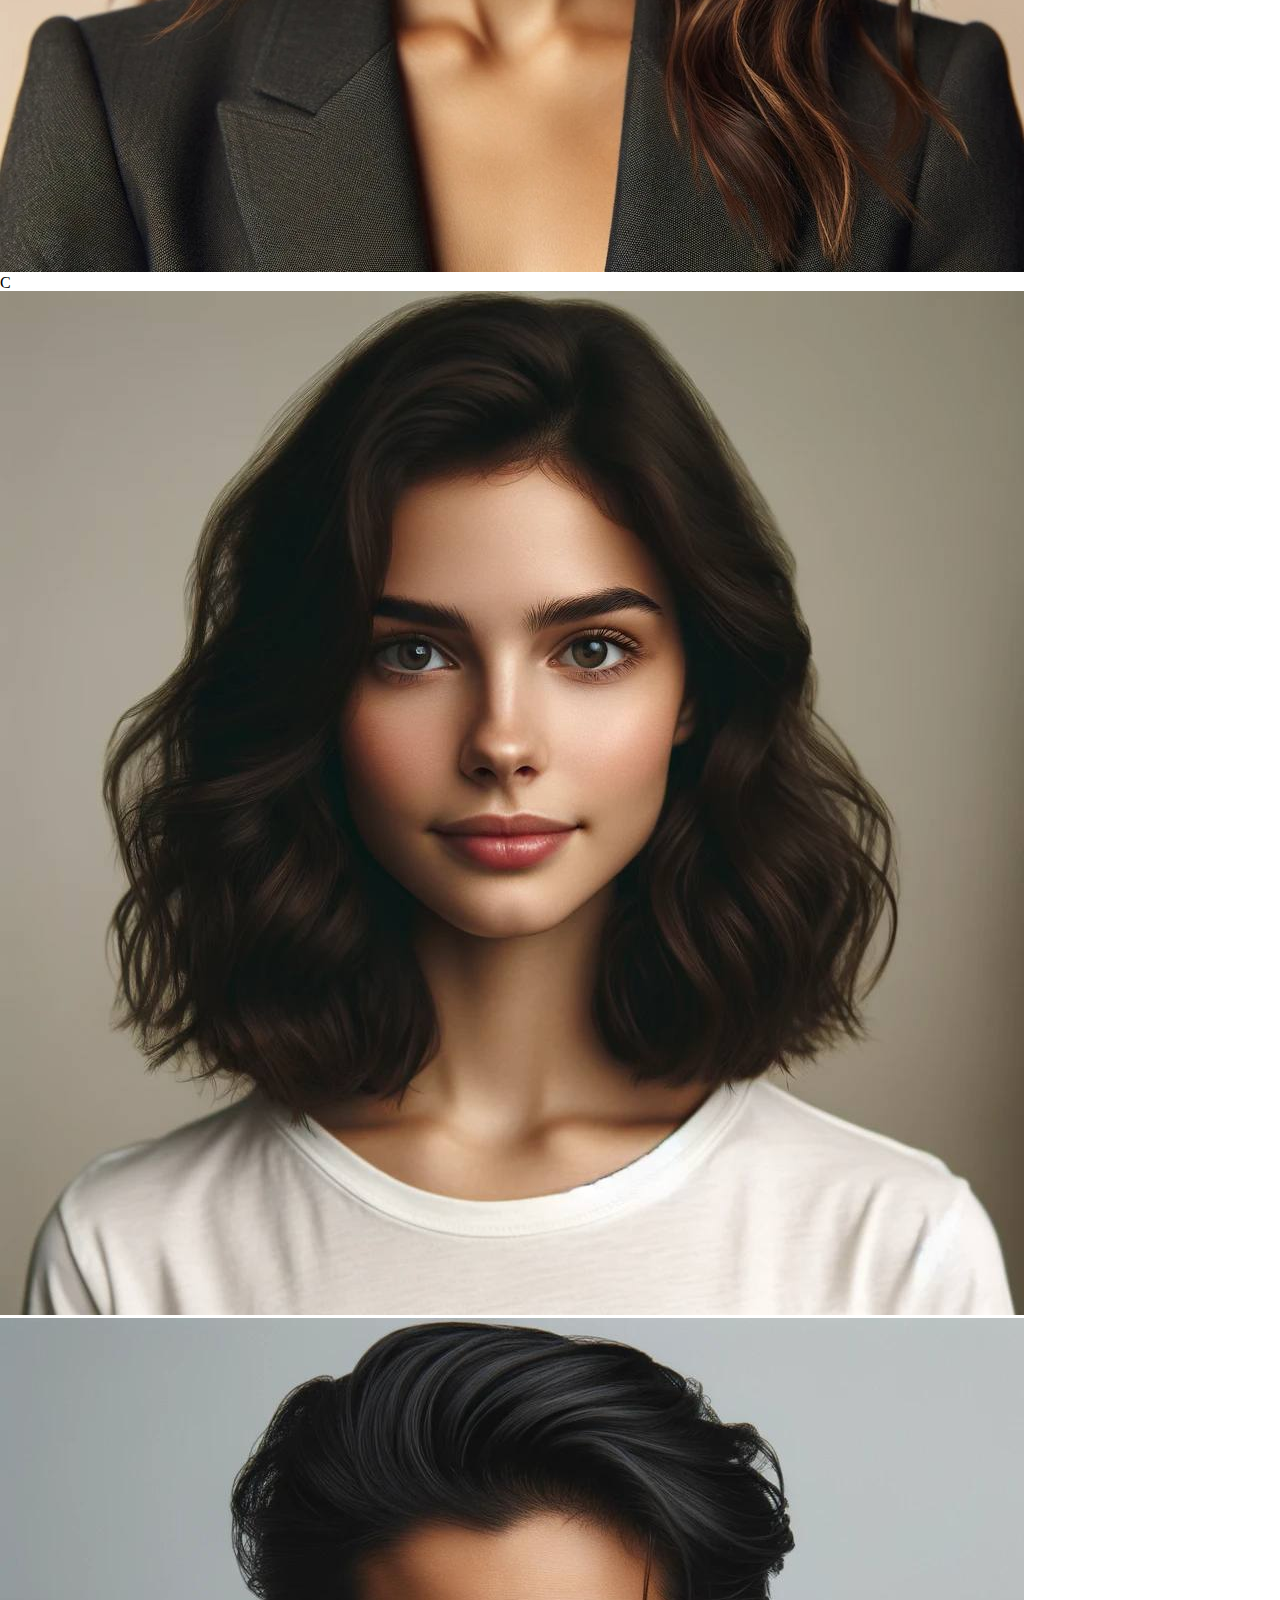
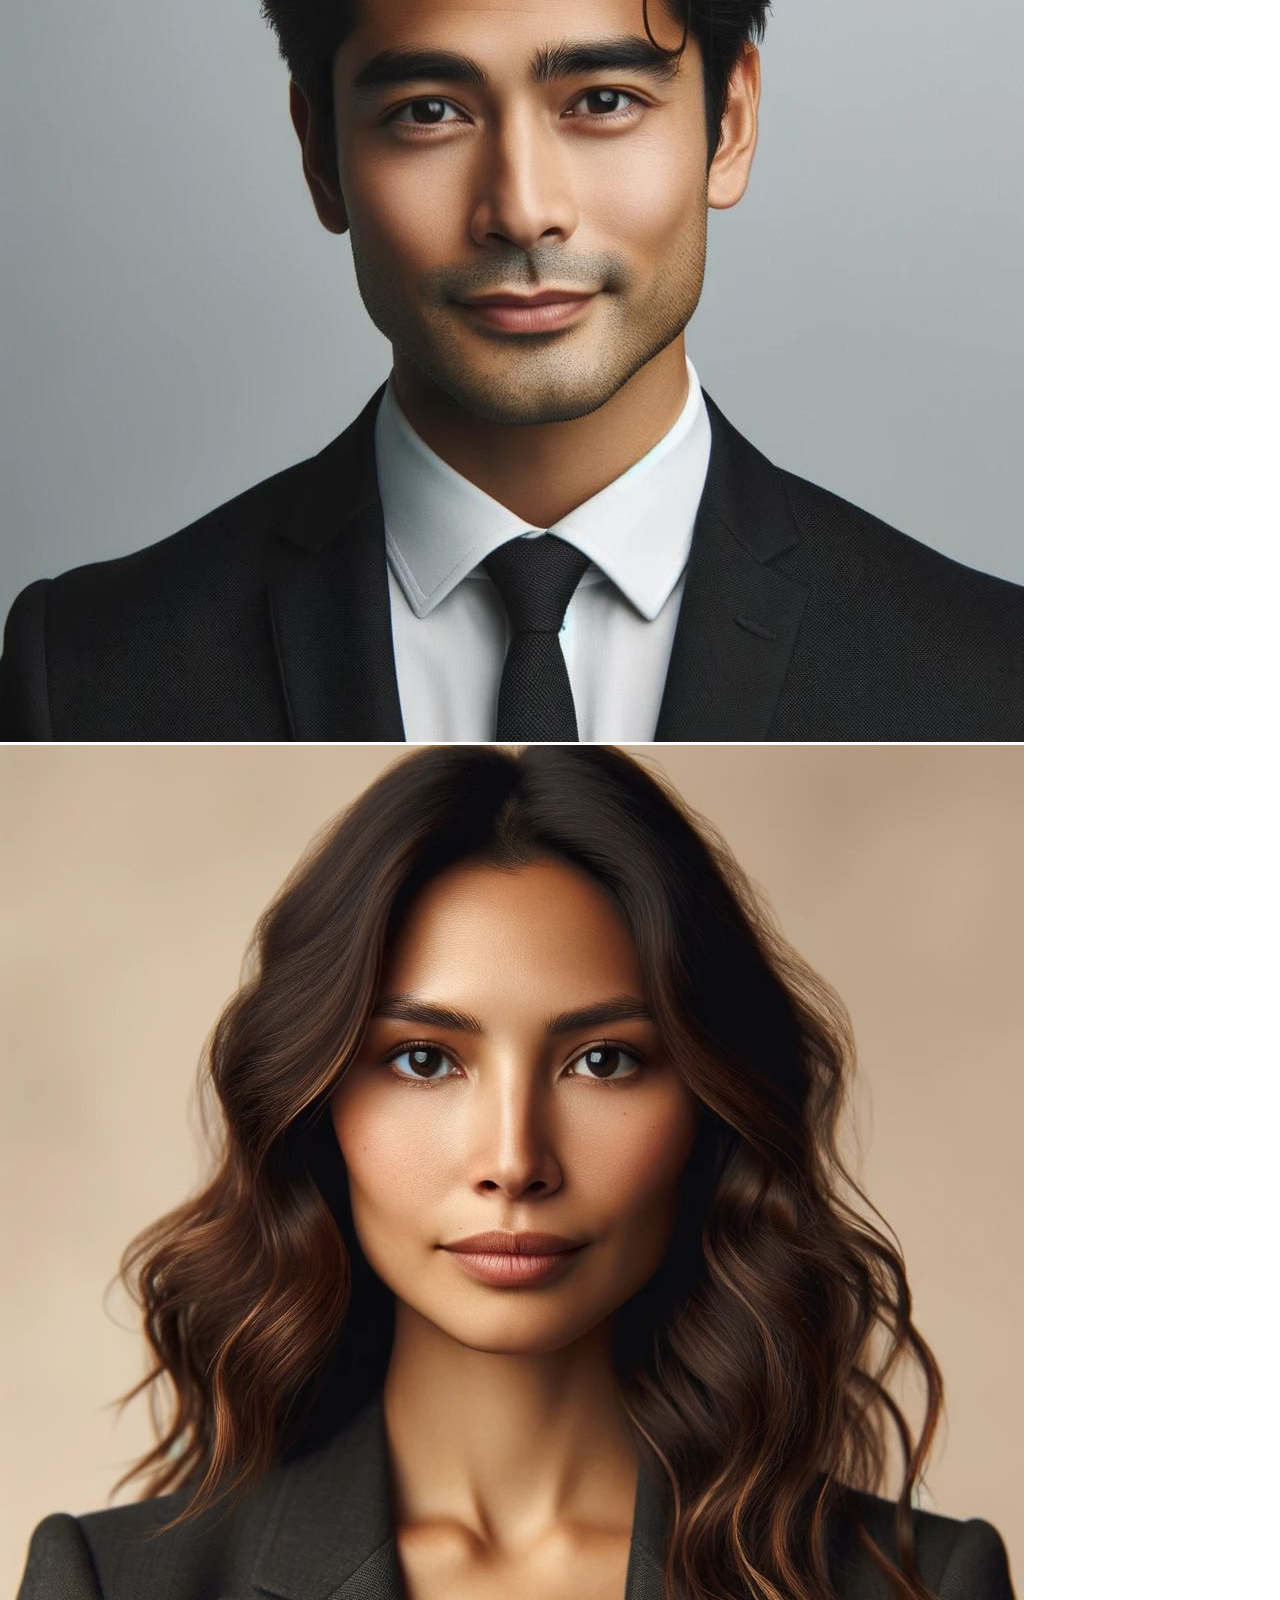
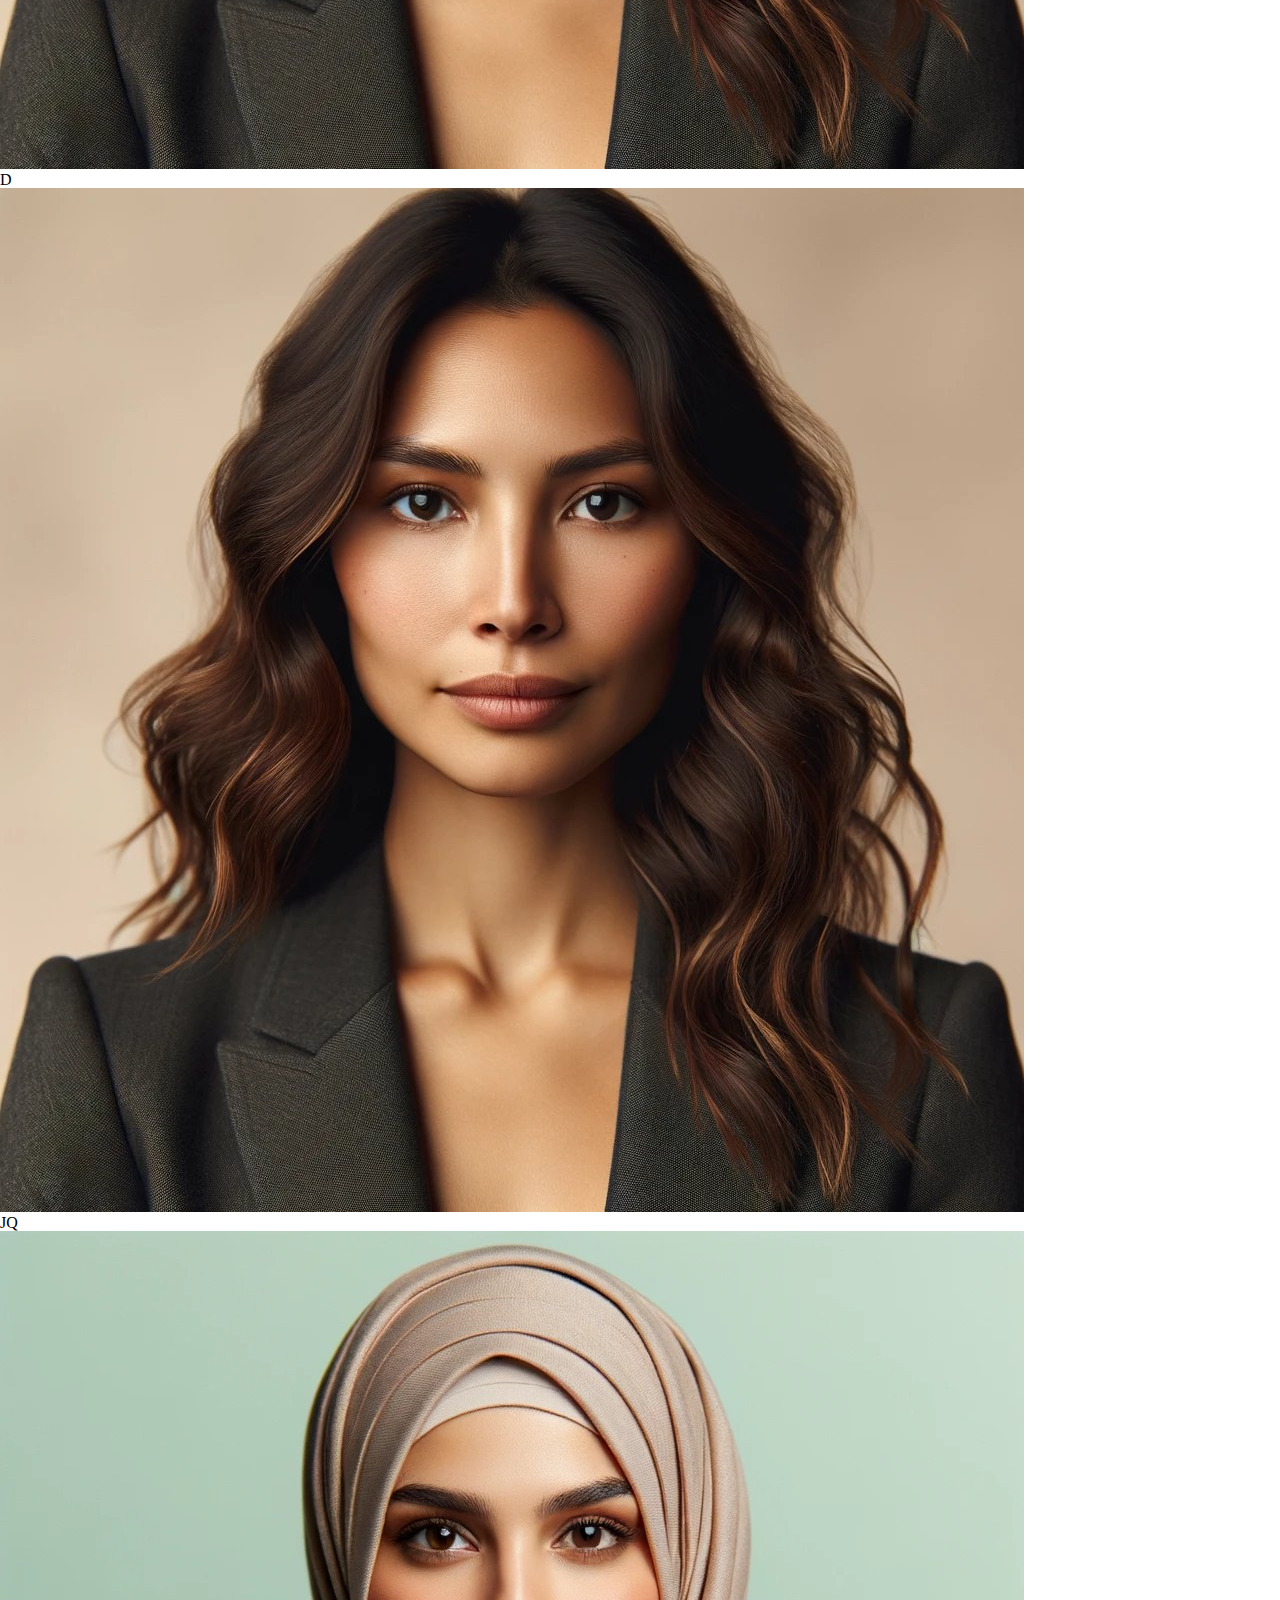
==== commit 8409cc19: "Remove styles.css" ====
--- a/index.html
+++ b/index.html
@@ -94,9 +94,6 @@
             href="https://fonts.googleapis.com/css2?family=Lato:ital,wght@0,100;0,300;0,400;0,700;0,900;1,100;1,300;1,400;1,700;1,900&display=swap"
             rel="stylesheet"
         />
-
-        <!-- Styles -->
-        <link rel="stylesheet" href="./assets/css/styles.css" />
     </head>
 
     <body>
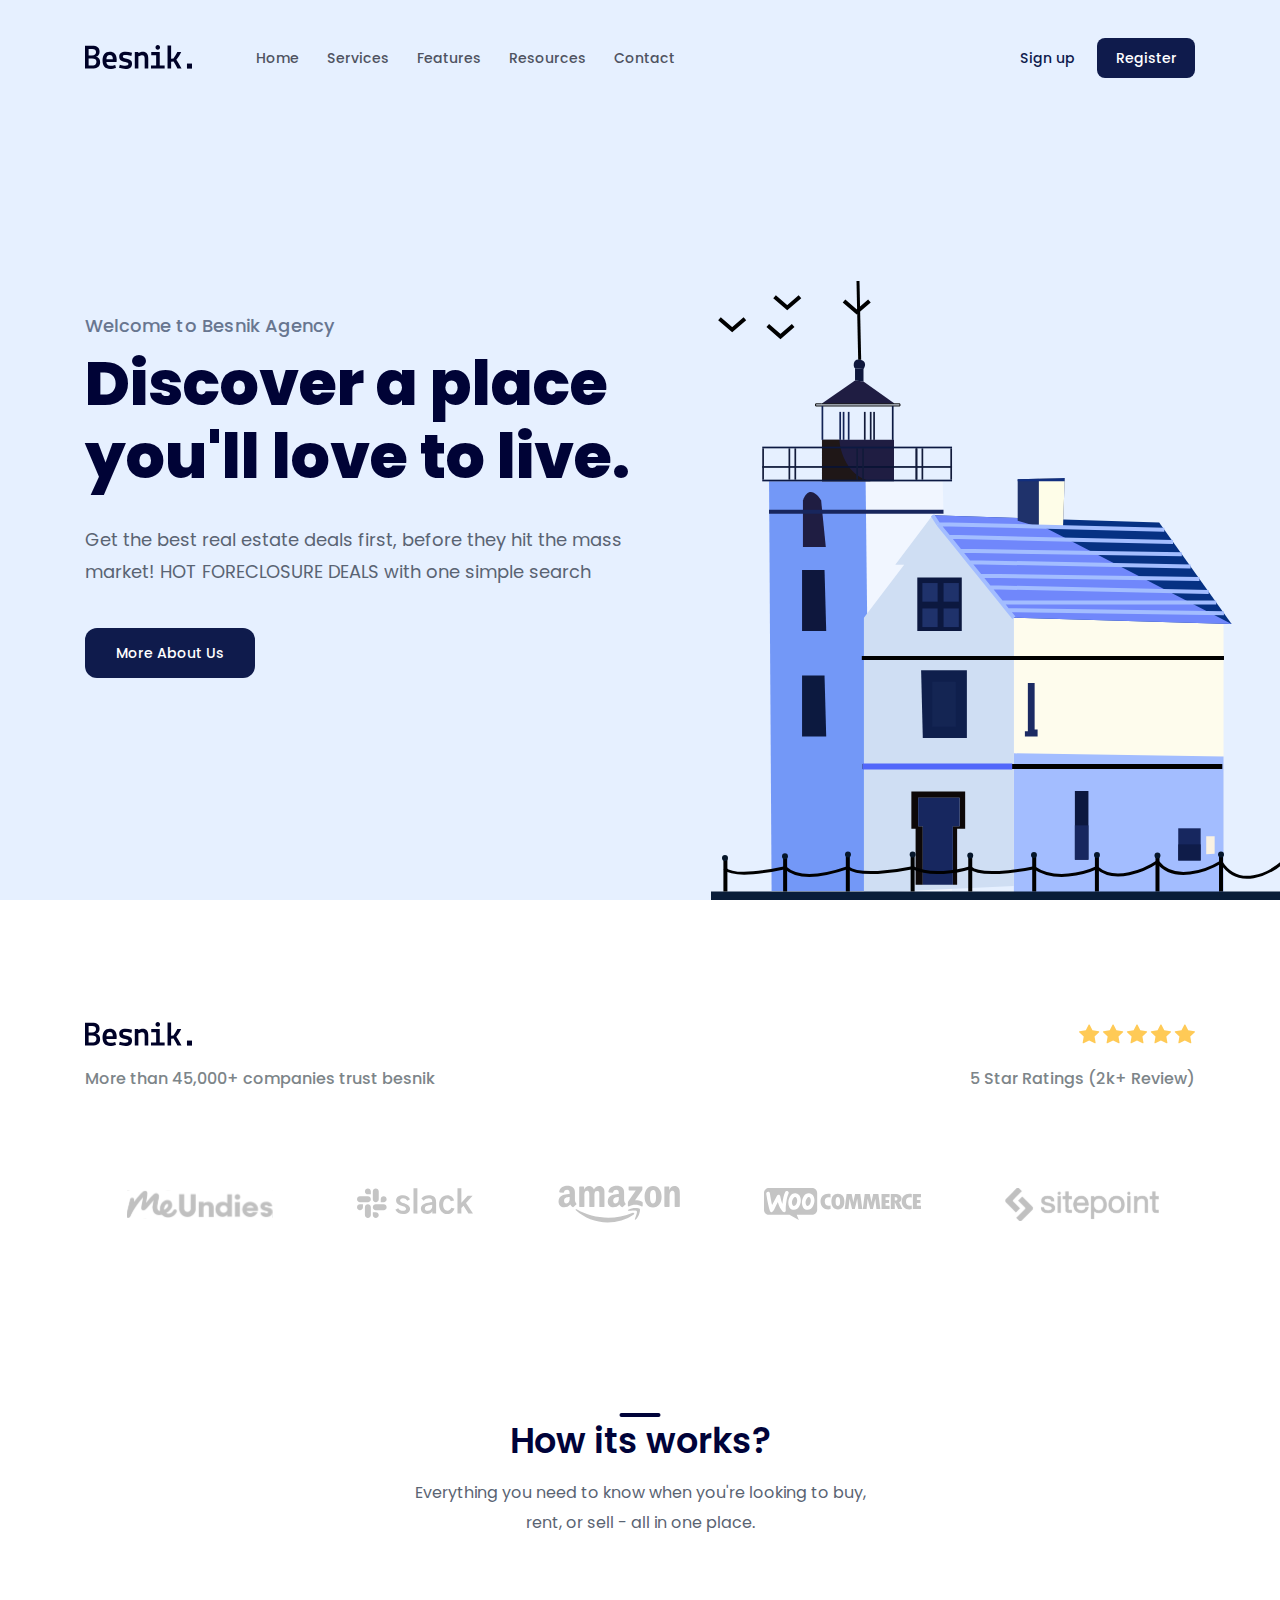
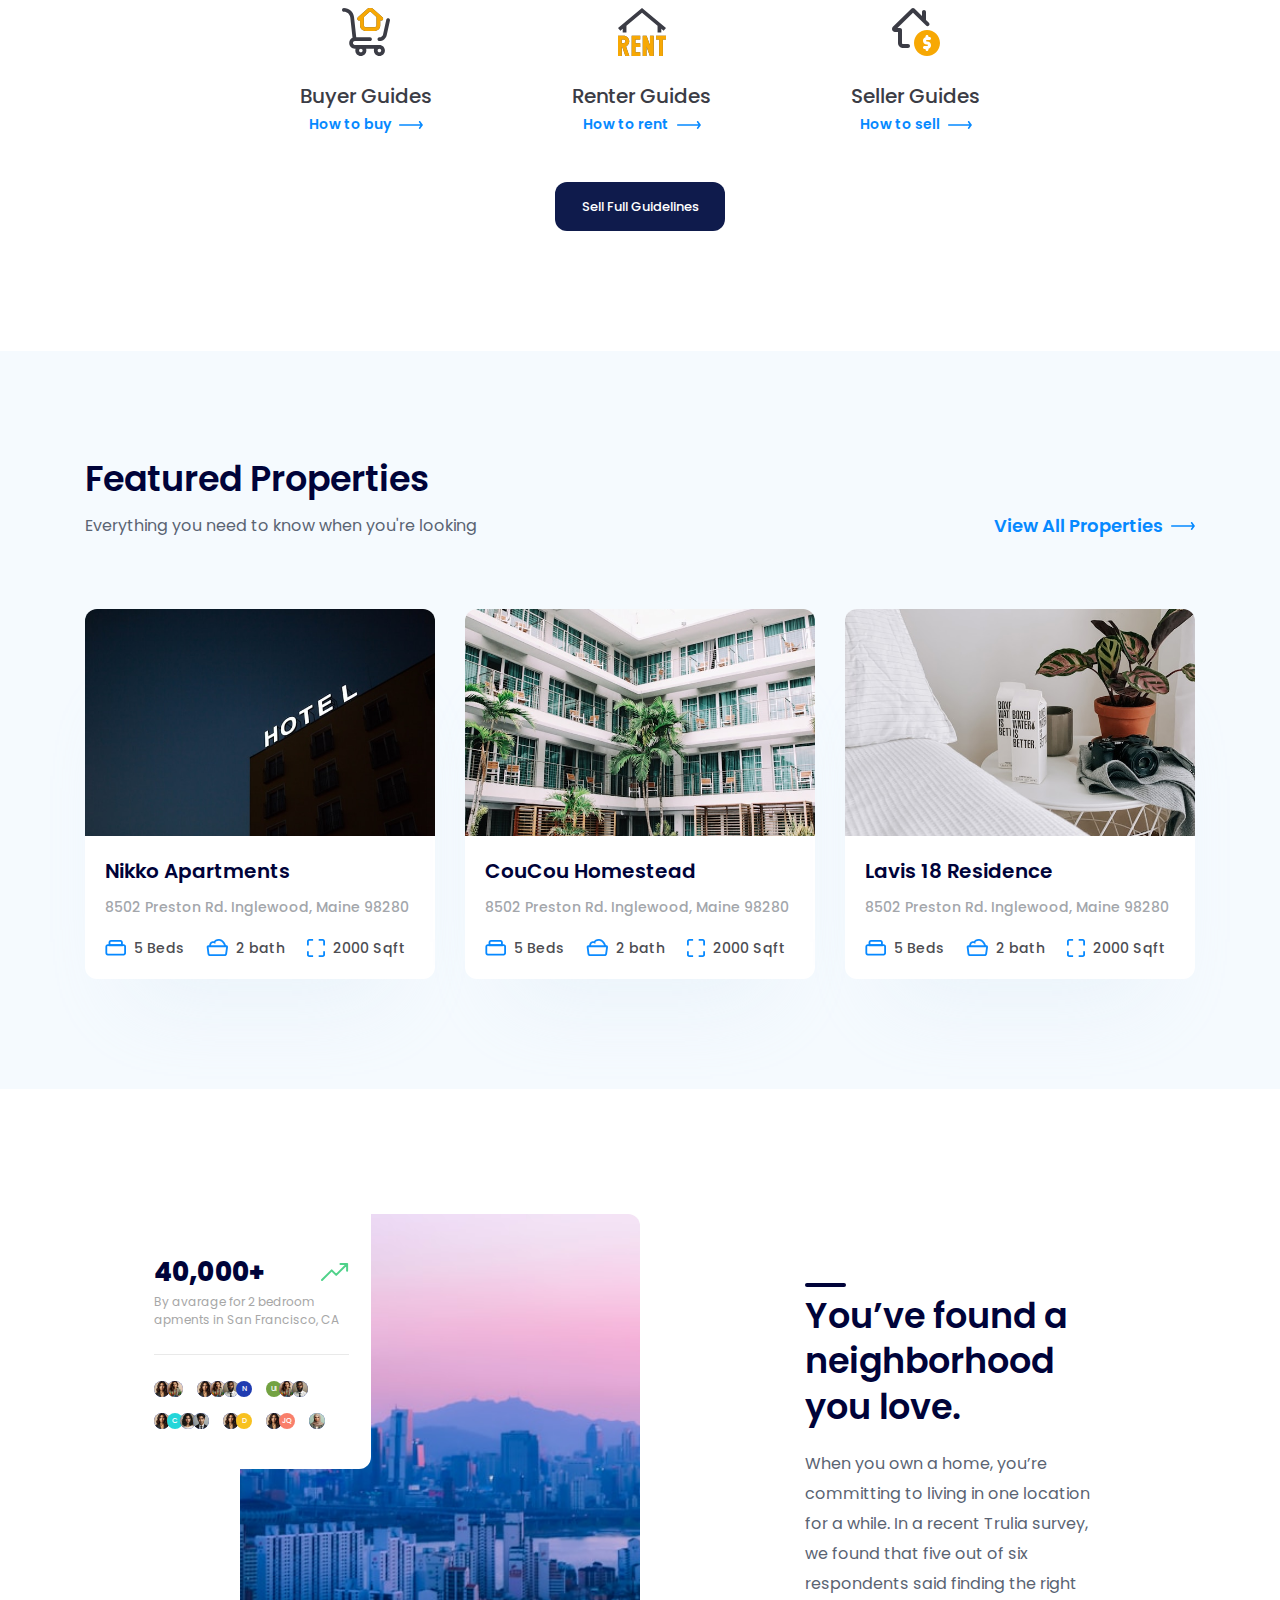
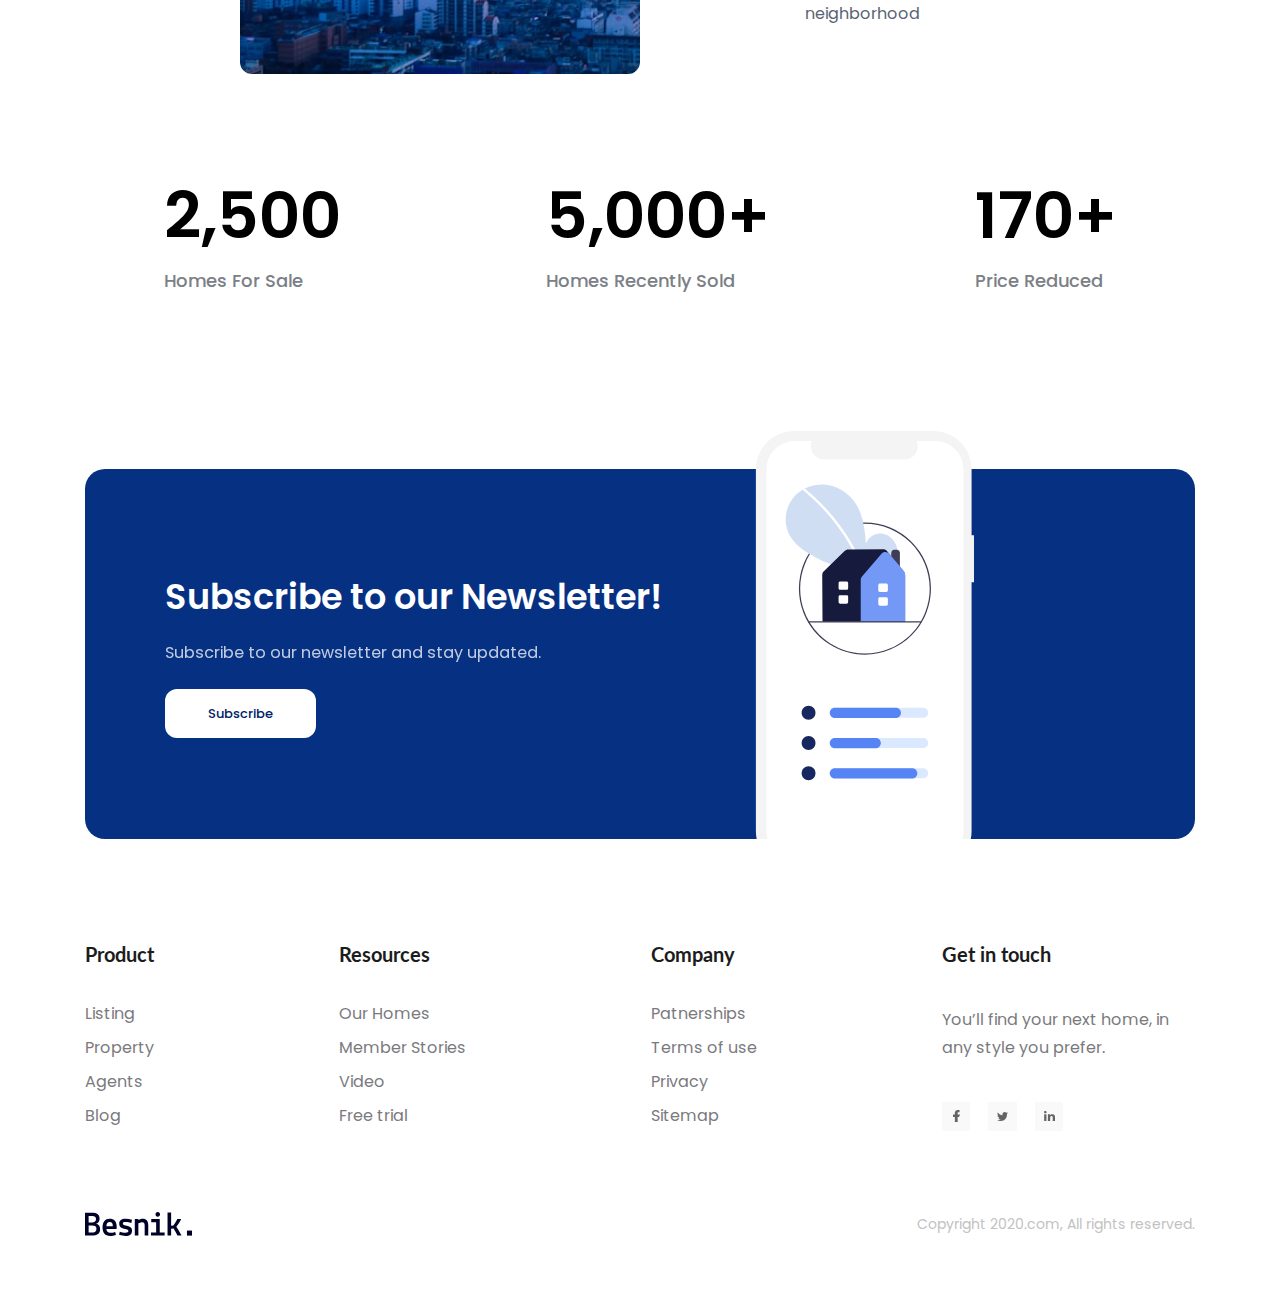
==== commit 9875d268: "Cap nhat lan cuoi" ====
--- a/index.html
+++ b/index.html
@@ -3,7 +3,7 @@
     <head>
         <meta charset="UTF-8" />
         <meta name="viewport" content="width=device-width, initial-scale=1.0" />
-        <title>F8 Project 1234</title>
+        <title>F8 Project 01</title>
 
         <!-- Favicon -->
         <link
@@ -94,6 +94,9 @@
             href="https://fonts.googleapis.com/css2?family=Lato:ital,wght@0,100;0,300;0,400;0,700;0,900;1,100;1,300;1,400;1,700;1,900&display=swap"
             rel="stylesheet"
         />
+
+        <!-- Styles -->
+        <link rel="stylesheet" href="./assets/css/styles.css" />
     </head>
 
     <body>
--- a/assets/css/styles.css
+++ b/assets/css/styles.css
@@ -0,0 +1,656 @@
+* {
+    box-sizing: border-box;
+}
+
+:root {
+    --primary-color: #0f1b4c;
+}
+
+html,
+body {
+    scroll-behavior: smooth;
+}
+
+html {
+    font-size: 62.5%;
+}
+
+body {
+    font-size: 1.6rem;
+    font-family: "Poppins", sans-serif;
+}
+
+/* ========= Common ============= */
+a {
+    text-decoration: none;
+}
+
+.content {
+    width: 1110px;
+    max-width: calc(100% - 48px);
+    margin-left: auto;
+    margin-right: auto;
+}
+
+.btn {
+    display: inline-block;
+    min-width: 98px;
+    padding: 18px 16px;
+    border-radius: 12px;
+    background: var(--primary-color);
+    color: #fff;
+    text-align: center;
+    font-size: 1.4rem;
+    font-weight: 500;
+}
+
+.btn:hover {
+    opacity: 0.9;
+}
+
+.line-clamp {
+    display: -webkit-box;
+    -webkit-line-clamp: var(--line-clamp, 2);
+    -webkit-box-orient: vertical;
+    overflow: hidden;
+}
+
+.center {
+    display: flex;
+    align-items: center;
+    justify-content: center;
+}
+
+/* ========= Header ============= */
+.fixed-header {
+    background: #e6f0ff;
+    padding-top: 26px;
+    position: sticky;
+    top: -26px;
+    z-index: 1;
+}
+
+.hero-wrap {
+    display: flex;
+    flex-direction: column;
+    justify-content: center;
+    background: #e6f0ff;
+    height: calc(100vh - 90px);
+    position: relative;
+    margin-bottom: 79px;
+}
+
+.navbar {
+    display: flex;
+    align-items: center;
+    padding: 12px 0;
+}
+
+.navbar ul {
+    display: flex;
+    margin-left: 50.47px;
+}
+
+.navbar ul a {
+    color: #4f5361;
+    font-size: 1.4rem;
+    font-weight: 500;
+    padding: 8px 14px;
+}
+
+.navbar ul a:hover {
+    text-decoration: underline;
+}
+
+.navbar .actions {
+    margin-left: auto;
+}
+
+.navbar .action-link {
+    color: var(--primary-color);
+    font-size: 1.4rem;
+    font-weight: 500;
+}
+
+.navbar .action-btn {
+    padding: 13px 16px;
+    margin-left: 18px;
+    border-radius: 8px;
+}
+
+.hero-wrap .info {
+    width: 51%;
+}
+
+.hero-wrap .sub-title {
+    color: #687690;
+    font-size: 1.8rem;
+    font-weight: 500;
+    line-height: normal;
+    letter-spacing: 0.018rem;
+}
+
+.hero-wrap .title {
+    color: #000336;
+    font-size: 6.2rem;
+    font-weight: 700;
+    line-height: 1.19; /* 118.75% */
+    margin-top: 8px;
+}
+
+.hero-wrap .desc {
+    margin-top: 30px;
+    color: #5a6473;
+    font-size: 1.8rem;
+    font-weight: 400;
+    line-height: 1.78; /* 177.778% */
+}
+
+.hero-cta {
+    min-width: 170px;
+    margin-top: 40px;
+}
+
+.hero-img {
+    position: absolute;
+    right: calc((100% - 1110px) / 2 - 100px);
+    bottom: 0;
+}
+
+/* ========= Clients ============= */
+.clients {
+    padding-top: 43px;
+    padding-bottom: 41px;
+    margin-bottom: 40px;
+}
+
+.clients .row {
+    display: flex;
+    justify-content: space-between;
+}
+
+.clients .row-desc {
+    margin-top: 23px;
+}
+
+.clients .row-desc p {
+    color: #7d8589;
+    font-size: 1.6rem;
+    font-weight: 500;
+    line-height: 1.25; /* 125% */
+}
+
+.clients .images {
+    margin-top: 70px;
+    display: flex;
+    justify-content: space-between;
+    align-items: center;
+}
+
+.clients .images a {
+    display: flex;
+    align-items: center;
+    height: 90px;
+    padding: 0 42px;
+    border-radius: 12px;
+}
+
+.clients .images a:hover {
+    box-shadow: 0px 10px 20px rgba(0, 0, 0, 0.1);
+}
+
+/* ========= Guides ============= */
+.guides {
+    padding-top: 93px;
+    padding-bottom: 79px;
+    margin-bottom: 41px;
+}
+
+.guides .sub-title {
+    position: relative;
+    color: #000339;
+    text-align: center;
+    font-size: 3.5rem;
+    font-weight: 600;
+    line-height: 1; /* 100% */
+}
+
+.guides .sub-title::before {
+    position: absolute;
+    top: -10px;
+    left: 50%;
+    transform: translateX(-50%);
+    content: "";
+    display: inline-block;
+    width: 41px;
+    height: 4px;
+    border-radius: 12px;
+    background: #000339;
+}
+
+.guides .desc {
+    width: 459px;
+    max-width: 100%;
+    margin: 20px auto 0;
+    color: #5a6473;
+    text-align: center;
+    font-size: 1.6rem;
+    font-weight: 400;
+    line-height: 1.88; /* 187.5% */
+}
+
+.list-guide {
+    margin-top: 70px;
+    display: flex;
+    justify-content: center;
+    gap: 140px;
+}
+
+.guide-item {
+    text-align: center;
+}
+
+.guide-item .title {
+    margin-top: 26px;
+    color: #3b3c45;
+    font-size: 2rem;
+    font-weight: 500;
+    line-height: 1.1; /* 110% */
+}
+
+.guide-item .link {
+    display: inline-block;
+    margin-top: 10px;
+    color: #0689ff;
+    text-align: center;
+    font-size: 1.4rem;
+    font-weight: 600;
+}
+
+.guide-item .arrow {
+    margin-left: 5px;
+}
+
+.guide-cta {
+    margin-top: 50px;
+    display: flex;
+    justify-content: center;
+}
+
+.guide-cta .btn {
+    min-width: 170px;
+    font-size: 1.3rem;
+}
+
+/* ========= Featured ============= */
+.featured {
+    padding-top: 110px;
+    padding-bottom: 110px;
+    background: #f5fafe;
+}
+
+.featured .sub-title {
+    color: #000339;
+    font-size: 3.5rem;
+    font-weight: 600;
+}
+
+.featured .row {
+    display: flex;
+    justify-content: space-between;
+    margin-top: 15px;
+}
+
+.featured .row .desc {
+    color: #5a6473;
+    font-size: 1.6rem;
+    font-weight: 400;
+    line-height: 1.88; /* 187.5% */
+}
+
+.featured .row .link {
+    display: flex;
+    align-items: center;
+    color: #0689ff;
+    font-size: 1.8rem;
+    font-weight: 600;
+}
+
+.featured .row .arrow {
+    margin-left: 8px;
+}
+
+.featured-list {
+    display: flex;
+    justify-content: space-between;
+    gap: 30px;
+    margin-top: 68px;
+}
+
+.featured-list .item {
+    flex: 1;
+    border-radius: 12px;
+    background: #fff;
+    box-shadow: 0px 65px 80px -46px rgba(226, 238, 249, 0.6);
+}
+
+.featured-list .thumbnail {
+    width: 100%;
+    height: 227px;
+    object-fit: cover;
+    border-top-left-radius: 12px;
+    border-top-right-radius: 12px;
+}
+
+.featured-list .body {
+    padding: 17px 20px 22px;
+}
+
+.featured-list .title a {
+    color: #000339;
+    font-size: 2rem;
+    font-weight: 600;
+    line-height: 1.5;
+}
+
+.featured-list .item .desc {
+    margin-top: 11px;
+    color: #a3a6ab;
+    font-size: 1.4rem;
+    font-weight: 500;
+    line-height: 1.5;
+    word-break: break-all;
+}
+
+.featured-list .info {
+    display: flex;
+    align-items: center;
+    margin-top: 21px;
+}
+
+.featured-list .info .label {
+    margin-left: 8px;
+    color: #4d4d52;
+    font-size: 1.4rem;
+    font-weight: 500;
+    letter-spacing: 0.01em;
+}
+
+.featured-list .info .icon:not(:first-child) {
+    margin-left: 22px;
+}
+
+/* ========= Stats ============= */
+.stats {
+    margin-top: 75px;
+    padding: 50px 0;
+}
+
+.stats .content {
+    width: 1017px;
+}
+
+.stats .row {
+    display: flex;
+}
+
+.stats .row .img-block,
+.stats .row .info {
+    width: 50%;
+}
+
+.stats .img-block {
+    position: relative;
+}
+
+.stats .row .img-block .image {
+    display: block;
+    margin-left: auto;
+    width: 400px;
+    height: 460px;
+    border-radius: 12px;
+    object-fit: cover;
+}
+
+.stats .stats-trend {
+    position: absolute;
+    top: 0;
+    left: 0;
+    background: #fff;
+    padding: 45px 22px 40px;
+    width: 239px;
+    border-radius: 0 0 12px 12px;
+}
+
+.stats .stats-trend .row {
+    justify-content: space-between;
+    align-items: center;
+}
+
+.stats .stats-trend .value {
+    color: #000339;
+    font-size: 2.6rem;
+    font-weight: 700;
+    letter-spacing: 0.01em;
+}
+
+.stats .stats-trend .desc {
+    margin-top: 8px;
+    color: #a7a7a7;
+    font-size: 1.2rem;
+    font-weight: 400;
+    line-height: 1.5; /* 150% */
+}
+
+.stats .stats-trend .separate {
+    height: 1.2px;
+    background: #e9e9e9;
+    margin-top: 25px;
+}
+
+.stats .stats-trend .avatar-block {
+    display: flex;
+    flex-wrap: wrap;
+    gap: 16px 14px;
+    margin-top: 26px;
+}
+
+.stats .stats-trend .avatar-group {
+    display: flex;
+}
+
+.stats .stats-trend .avatar {
+    width: 16px;
+    height: 16px;
+    margin-left: -3px;
+    border-radius: 50%;
+    object-fit: cover;
+    line-height: 16px;
+    text-align: center;
+    background: var(--bg-color, #1f3bb1);
+    color: #fff;
+    font-size: 0.7261rem;
+    font-weight: 450;
+    letter-spacing: -0.0145rem;
+}
+
+.stats .stats-trend .avatar:first-child {
+    margin-left: 0;
+}
+
+.stats .row .info {
+    padding: 79px 0 0 165px;
+}
+
+.stats .row .info .sub-title {
+    position: relative;
+    width: 269px;
+    color: #000339;
+    font-size: 3.5rem;
+    font-weight: 600;
+    line-height: 1.29;
+}
+
+.stats .row .info .sub-title::before {
+    position: absolute;
+    left: 0;
+    top: -10px;
+    content: "";
+    display: inline-block;
+    width: 41px;
+    height: 4px;
+    border-radius: 12px;
+    background: #000339;
+}
+
+.stats .row .info .desc {
+    width: 309px;
+    color: #5a6473;
+    font-size: 1.6rem;
+    font-weight: 400;
+    line-height: 1.88;
+    margin-top: 20px;
+}
+
+.stats .row-qty {
+    margin-top: 110px;
+    padding: 0 32px;
+    justify-content: space-between;
+}
+
+.stats .quantity-item .value {
+    color: #000;
+    font-size: 6.4rem;
+    font-weight: 600;
+}
+
+.stats .quantity-item .desc {
+    margin-top: 24px;
+    color: #7b8087;
+    font-size: 1.8rem;
+    font-weight: 500;
+}
+
+/* ========= Subscription ============= */
+.subscription {
+    margin-top: 90px;
+    padding-top: 39px;
+}
+
+.subscription .body {
+    position: relative;
+    display: flex;
+    align-items: center;
+    height: 370px;
+    border-radius: 20px;
+    background: #063183;
+}
+
+.subscription .info {
+    width: 671px;
+    padding: 0 80px;
+}
+
+.subscription .title {
+    color: #fff;
+    font-size: 3.5rem;
+    font-weight: 600;
+    line-height: 1.5;
+}
+
+.subscription .desc {
+    color: #fff;
+    font-size: 1.6rem;
+    font-weight: 400;
+    line-height: 1.88; /* 187.5% */
+    margin-top: 15px;
+    opacity: 0.75;
+}
+
+.subscription .btn {
+    min-width: 151px;
+    color: #002366;
+    font-size: 1.3rem;
+    background: #fff;
+    margin-top: 20px;
+}
+
+.subscription .image {
+    position: absolute;
+    bottom: 0;
+    right: 221px;
+}
+
+/* ========= Footer ============= */
+.footer {
+    margin-top: 55px;
+    padding: 50px 0 58px;
+}
+
+.footer .row {
+    display: flex;
+}
+
+.footer .row-top {
+    gap: 185px;
+}
+
+.footer .heading {
+    color: #1c1c1d;
+    font-family: Lato;
+    font-size: 2rem;
+    font-weight: 700;
+}
+
+.footer .list,
+.footer .desc {
+    margin-top: 42px;
+}
+
+.footer .item {
+    margin-top: 18px;
+}
+
+.footer .item a,
+.footer .desc {
+    color: #7a7a7e;
+    font-size: 1.6rem;
+    font-weight: 400;
+    white-space: nowrap;
+}
+
+.footer .desc {
+    white-space: normal;
+    line-height: 1.75; /* 175% */
+}
+
+.footer .social {
+    display: flex;
+    gap: 18px;
+    margin-top: 40px;
+}
+
+.footer .social-link {
+    display: flex;
+    align-items: center;
+    justify-content: center;
+    width: 28.471px;
+    height: 28.471px;
+    background: #f9f9f9;
+}
+
+.footer .social-link:hover {
+    background: #ebebeb;
+}
+
+.footer .row-bottom {
+    margin-top: 81px;
+    align-items: center;
+    justify-content: space-between;
+}
+
+.footer .copyright {
+    color: #c2c2c2;
+    font-size: 1.4rem;
+    font-weight: 400;
+}
